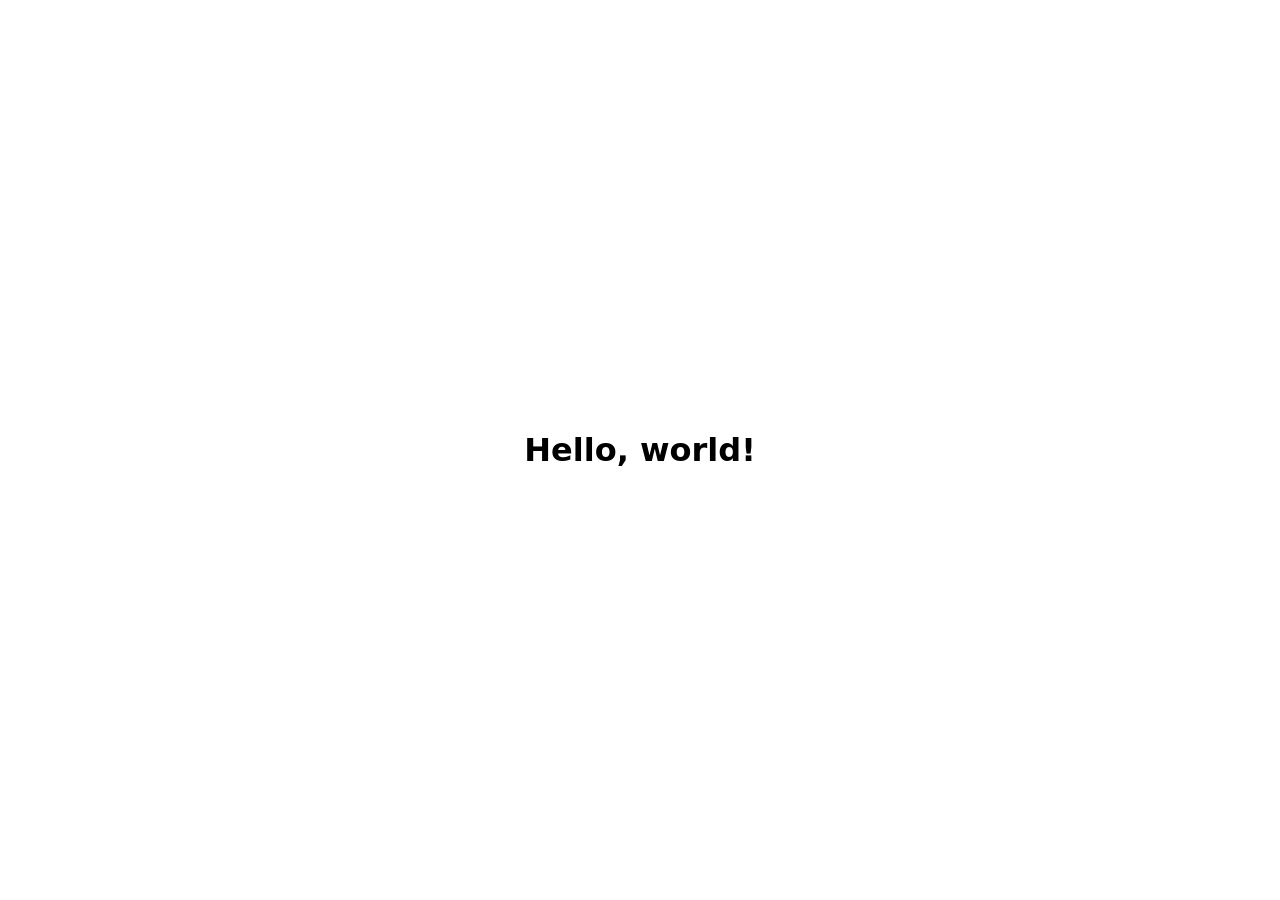
==== index.html @ 030e544f "Create index.html" ====
<!DOCTYPE html>
<html lang="en">
<head>
  <meta charset="utf-8">
  <meta name="viewport" content="width=device-width, initial-scale=1">
  <title>Hello World</title>
  <style>
    body {
      margin: 0;
      min-height: 100vh;
      display: grid;
      place-items: center;
      font-family: system-ui, sans-serif;
    }
  </style>
</head>
<body>
  <!-- Start building your site here -->
  <h1>Hello, world!</h1>
</body>
</html>
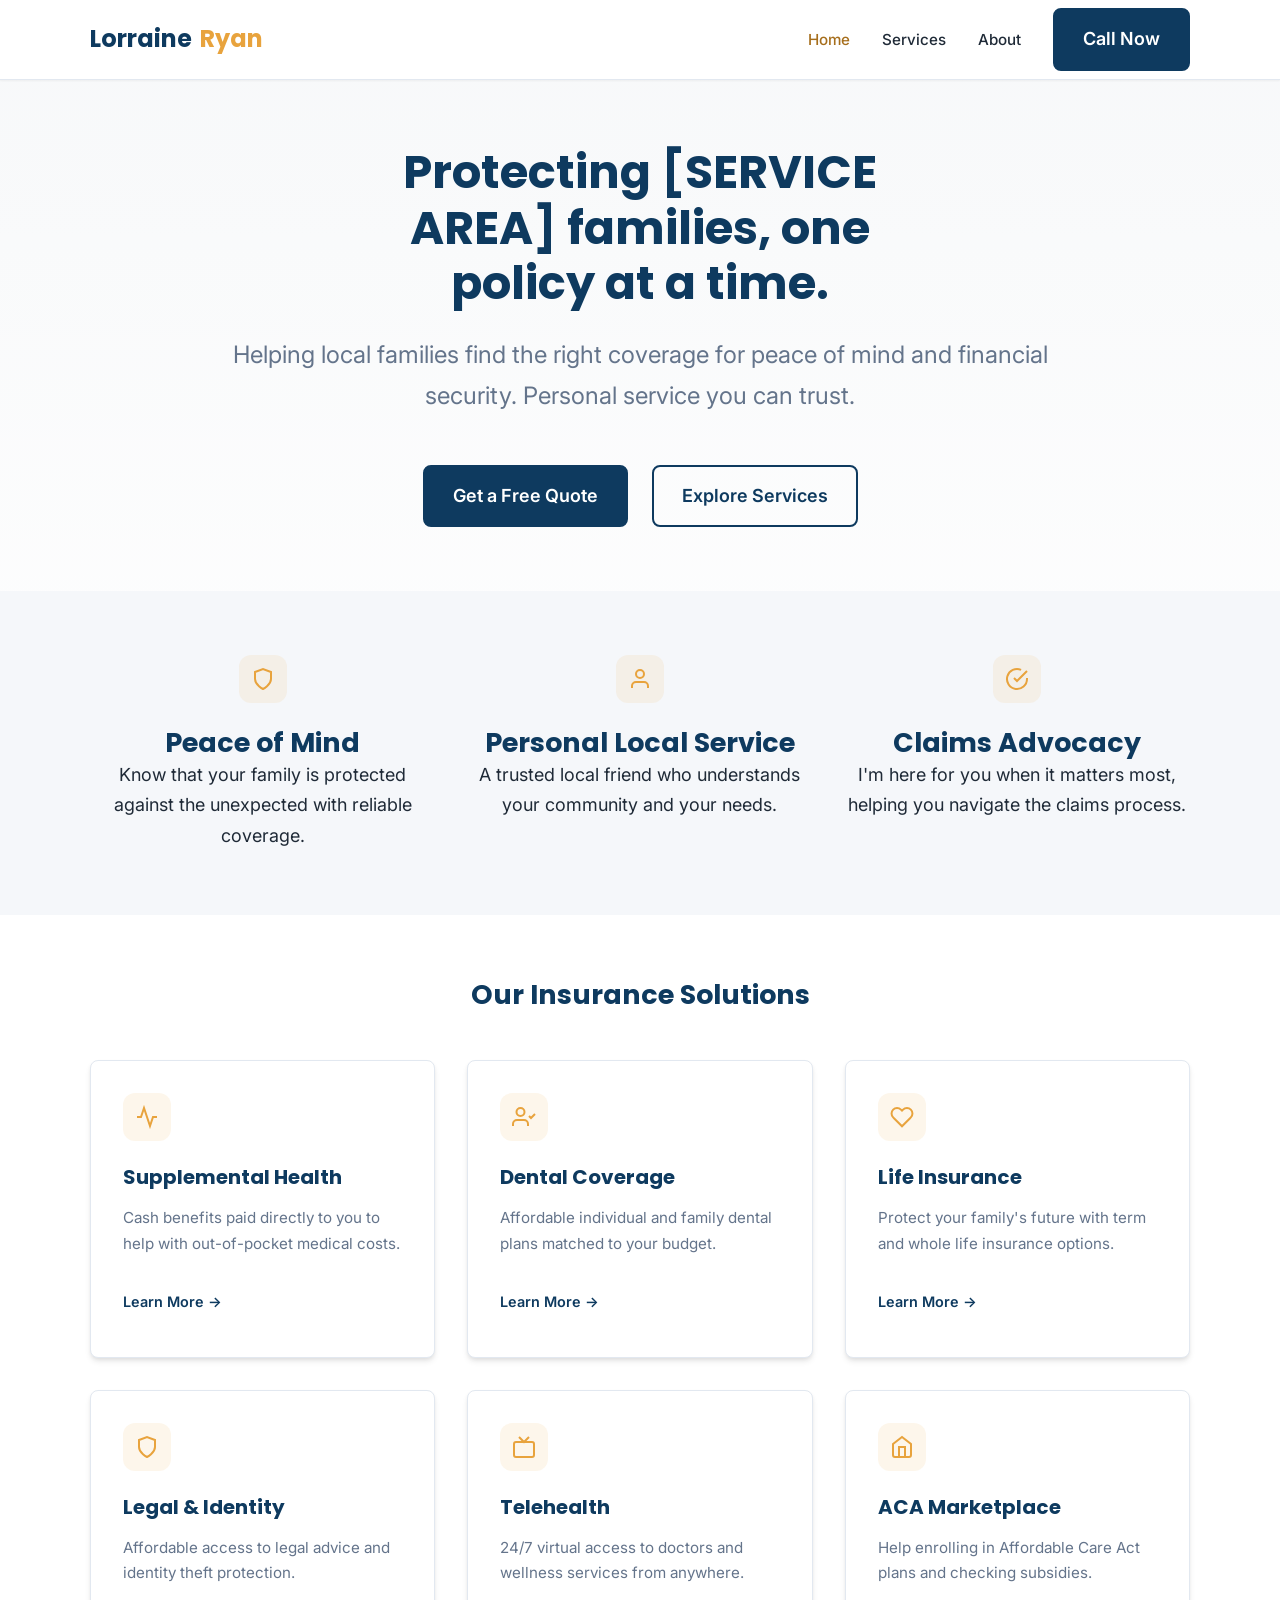
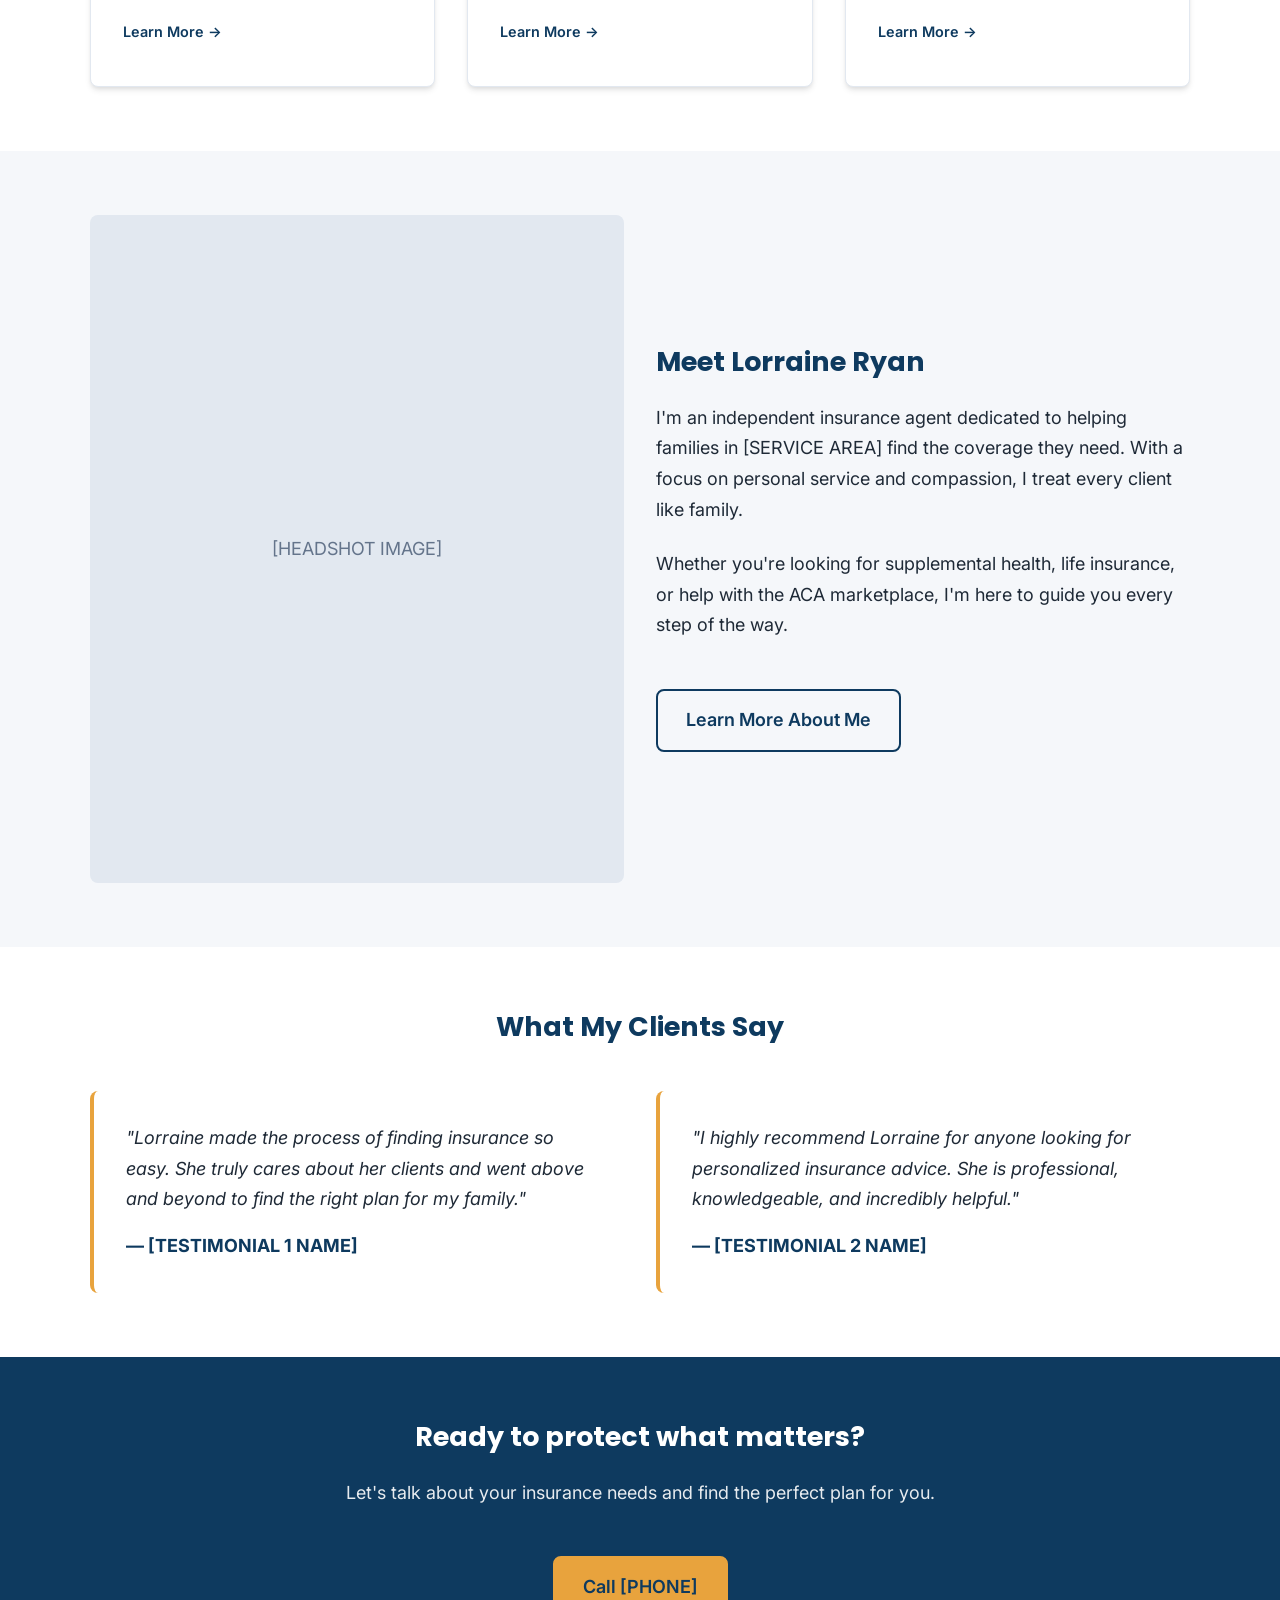
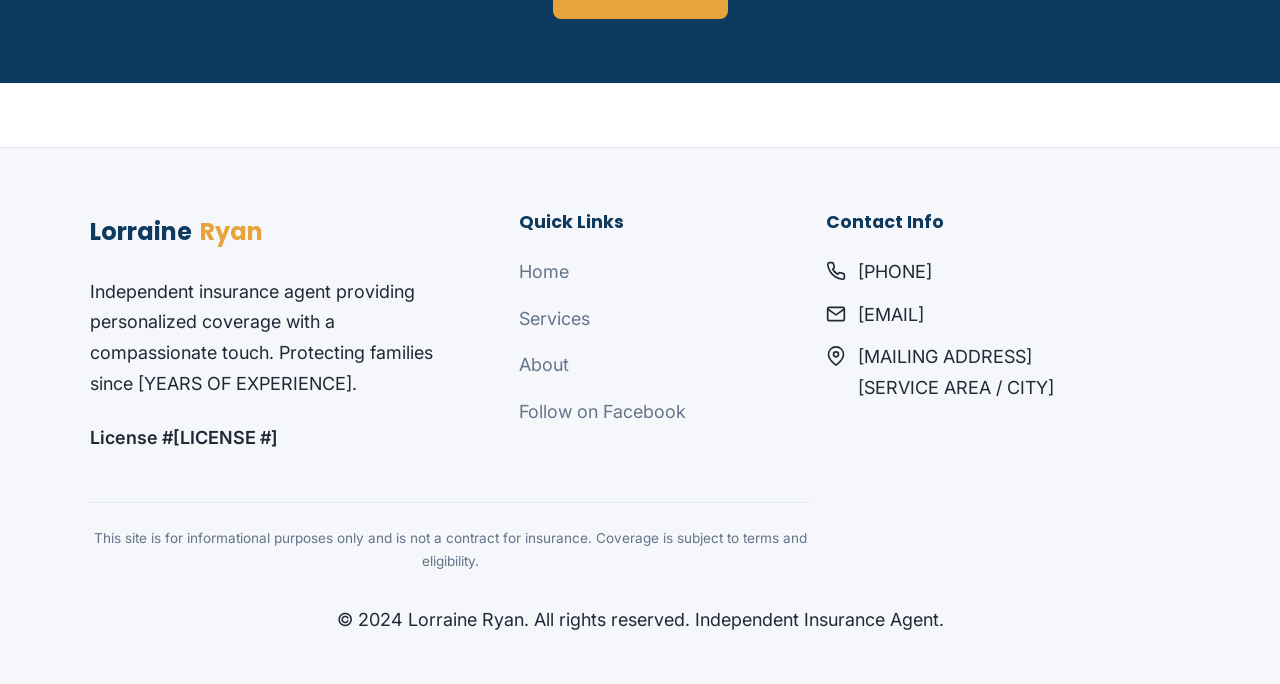
==== commit 87599d57: "Build Lorraine Ryan's 3-page insurance website - Implemented Home, Services, and About pages with se" ====
--- a/index.html
+++ b/index.html
@@ -3,19 +3,250 @@
 <head>
   <meta charset="utf-8">
   <meta name="viewport" content="width=device-width, initial-scale=1">
-  <title>Hello World</title>
-  <style>
-    body {
-      margin: 0;
-      min-height: 100vh;
-      display: grid;
-      place-items: center;
-      font-family: system-ui, sans-serif;
-    }
-  </style>
+  <title>Lorraine Ryan | Independent Insurance Agent | [SERVICE AREA]</title>
+  <meta name="description" content="Personalized insurance solutions for families in [SERVICE AREA]. Supplemental health, life, dental, and more with a personal touch.">
+  <link rel="stylesheet" href="styles.css">
+  <link rel="icon" href="data:image/svg+xml,%3Csvg%20xmlns='http://www.w3.org/2000/svg'%20viewBox='0%200%20100%20100'%3E%3Crect%20width='100'%20height='100'%20rx='20'%20fill='%230E3A5F'/%3E%3Ctext%20y='.9em'%20x='15'%20font-size='70'%20fill='%23E8A33D'%20font-family='serif'%3ELR%3C/text%3E%3C/svg%3E">
+  <script>
+    document.documentElement.classList.add('js-enabled');
+    document.addEventListener('DOMContentLoaded', () => {
+      const toggle = document.querySelector('.nav-toggle');
+      const menu = document.querySelector('.nav-menu');
+      if (toggle && menu) {
+        toggle.addEventListener('click', () => {
+          const isExpanded = toggle.getAttribute('aria-expanded') === 'true';
+          toggle.setAttribute('aria-expanded', !isExpanded);
+          menu.setAttribute('data-visible', !isExpanded);
+        });
+        document.addEventListener('keydown', (e) => {
+          if (e.key === 'Escape' && toggle.getAttribute('aria-expanded') === 'true') {
+            toggle.setAttribute('aria-expanded', 'false');
+            menu.setAttribute('data-visible', 'false');
+            toggle.focus();
+          }
+        });
+      }
+    });
+  </script>
 </head>
 <body>
-  <!-- Start building your site here -->
-  <h1>Hello, world!</h1>
+  <a href="#main" class="skip-link">Skip to main content</a>
+
+  <header>
+    <div class="container header-inner">
+      <a href="." class="wordmark" aria-label="Lorraine Ryan Home">
+        <span style="color: var(--navy)">Lorraine</span><span style="color: var(--gold)">Ryan</span>
+      </a>
+
+      <nav aria-label="Primary">
+        <button class="nav-toggle" aria-expanded="false" aria-controls="primary-nav">
+          <span class="sr-only">Menu</span>
+          <svg viewBox="0 0 24 24" width="24" height="24" fill="none" stroke="currentColor" stroke-width="2" aria-hidden="true">
+            <line x1="3" y1="12" x2="21" y2="12"></line>
+            <line x1="3" y1="6" x2="21" y2="6"></line>
+            <line x1="3" y1="18" x2="21" y2="18"></line>
+          </svg>
+        </button>
+        <div class="nav-menu" id="primary-nav">
+          <ul class="nav-list">
+            <li><a href="." class="nav-link" aria-current="page">Home</a></li>
+            <li><a href="services.html" class="nav-link">Services</a></li>
+            <li><a href="about.html" class="nav-link">About</a></li>
+            <li><a href="tel:[PHONE]" class="btn btn-sm">Call Now</a></li>
+          </ul>
+        </div>
+      </nav>
+    </div>
+  </header>
+
+  <main id="main" tabindex="-1">
+    <section class="hero">
+      <div class="container">
+        <h1>Protecting [SERVICE AREA] families, one policy at a time.</h1>
+        <p class="hero-text">Helping local families find the right coverage for peace of mind and financial security. Personal service you can trust.</p>
+        <div class="btn-group">
+          <a href="tel:[PHONE]" class="btn">Get a Free Quote</a>
+          <a href="services.html" class="btn btn-secondary">Explore Services</a>
+        </div>
+      </div>
+    </section>
+
+    <section class="section bg-soft">
+      <div class="container">
+        <h2 class="sr-only">Why Choose Lorraine Ryan</h2>
+        <div class="grid grid-3 text-center">
+          <div class="value-prop">
+            <div class="icon-box" style="margin-inline: auto;">
+              <svg viewBox="0 0 24 24" width="24" height="24" fill="none" stroke="currentColor" stroke-width="2"><path d="M12 22s8-4 8-10V5l-8-3-8 3v7c0 6 8 10 8 10z"></path></svg>
+            </div>
+            <h2>Peace of Mind</h2>
+            <p>Know that your family is protected against the unexpected with reliable coverage.</p>
+          </div>
+          <div class="value-prop">
+            <div class="icon-box" style="margin-inline: auto;">
+              <svg viewBox="0 0 24 24" width="24" height="24" fill="none" stroke="currentColor" stroke-width="2"><path d="M20 21v-2a4 4 0 0 0-4-4H8a4 4 0 0 0-4 4v2"></path><circle cx="12" cy="7" r="4"></circle></svg>
+            </div>
+            <h2>Personal Local Service</h2>
+            <p>A trusted local friend who understands your community and your needs.</p>
+          </div>
+          <div class="value-prop">
+            <div class="icon-box" style="margin-inline: auto;">
+              <svg viewBox="0 0 24 24" width="24" height="24" fill="none" stroke="currentColor" stroke-width="2"><path d="M22 11.08V12a10 10 0 1 1-5.93-9.14"></path><polyline points="22 4 12 14.01 9 11.01"></polyline></svg>
+            </div>
+            <h2>Claims Advocacy</h2>
+            <p>I'm here for you when it matters most, helping you navigate the claims process.</p>
+          </div>
+        </div>
+      </div>
+    </section>
+
+    <section class="section">
+      <div class="container">
+        <h2 class="text-center" style="margin-bottom: var(--space-xl)">Our Insurance Solutions</h2>
+        <div class="grid grid-3">
+          <!-- Service 1 -->
+          <article class="card">
+            <div class="icon-box">
+              <svg viewBox="0 0 24 24" width="24" height="24" fill="none" stroke="currentColor" stroke-width="2"><path d="M22 12h-4l-3 9L9 3l-3 9H2"></path></svg>
+            </div>
+            <h3>Supplemental Health</h3>
+            <p>Cash benefits paid directly to you to help with out-of-pocket medical costs.</p>
+            <a href="services.html#supplemental" class="card-link">Learn More</a>
+          </article>
+          <!-- Service 2 -->
+          <article class="card">
+            <div class="icon-box">
+              <svg viewBox="0 0 24 24" width="24" height="24" fill="none" stroke="currentColor" stroke-width="2"><path d="M16 21v-2a4 4 0 0 0-4-4H5a4 4 0 0 0-4 4v2"></path><circle cx="8.5" cy="7" r="4"></circle><polyline points="17 11 19 13 23 9"></polyline></svg>
+            </div>
+            <h3>Dental Coverage</h3>
+            <p>Affordable individual and family dental plans matched to your budget.</p>
+            <a href="services.html#dental" class="card-link">Learn More</a>
+          </article>
+          <!-- Service 3 -->
+          <article class="card">
+            <div class="icon-box">
+              <svg viewBox="0 0 24 24" width="24" height="24" fill="none" stroke="currentColor" stroke-width="2"><path d="M20.84 4.61a5.5 5.5 0 0 0-7.78 0L12 5.67l-1.06-1.06a5.5 5.5 0 0 0-7.78 7.78l1.06 1.06L12 21.23l7.78-7.78 1.06-1.06a5.5 5.5 0 0 0 0-7.78z"></path></svg>
+            </div>
+            <h3>Life Insurance</h3>
+            <p>Protect your family's future with term and whole life insurance options.</p>
+            <a href="services.html#life" class="card-link">Learn More</a>
+          </article>
+          <!-- Service 4 -->
+          <article class="card">
+            <div class="icon-box">
+              <svg viewBox="0 0 24 24" width="24" height="24" fill="none" stroke="currentColor" stroke-width="2"><path d="M12 22s8-4 8-10V5l-8-3-8 3v7c0 6 8 10 8 10z"></path></svg>
+            </div>
+            <h3>Legal & Identity</h3>
+            <p>Affordable access to legal advice and identity theft protection.</p>
+            <a href="services.html#legal" class="card-link">Learn More</a>
+          </article>
+          <!-- Service 5 -->
+          <article class="card">
+            <div class="icon-box">
+              <svg viewBox="0 0 24 24" width="24" height="24" fill="none" stroke="currentColor" stroke-width="2"><rect x="2" y="7" width="20" height="15" rx="2" ry="2"></rect><polyline points="17 2 12 7 7 2"></polyline></svg>
+            </div>
+            <h3>Telehealth</h3>
+            <p>24/7 virtual access to doctors and wellness services from anywhere.</p>
+            <a href="services.html#telehealth" class="card-link">Learn More</a>
+          </article>
+          <!-- Service 6 -->
+          <article class="card">
+            <div class="icon-box">
+              <svg viewBox="0 0 24 24" width="24" height="24" fill="none" stroke="currentColor" stroke-width="2"><path d="M3 9l9-7 9 7v11a2 2 0 0 1-2 2H5a2 2 0 0 1-2-2z"></path><polyline points="9 22 9 12 15 12 15 22"></polyline></svg>
+            </div>
+            <h3>ACA Marketplace</h3>
+            <p>Help enrolling in Affordable Care Act plans and checking subsidies.</p>
+            <a href="services.html#aca" class="card-link">Learn More</a>
+          </article>
+        </div>
+      </div>
+    </section>
+
+    <section class="section bg-soft">
+      <div class="container grid grid-2" style="align-items: center;">
+        <div>
+          <!-- Placeholder for headshot -->
+          <div style="background: #e2e8f0; aspect-ratio: 4/5; border-radius: var(--border-radius); display: flex; align-items: center; justify-content: center; color: var(--muted);">
+            [HEADSHOT IMAGE]
+          </div>
+        </div>
+        <div>
+          <h2>Meet Lorraine Ryan</h2>
+          <p style="margin-top: var(--space-md)">I'm an independent insurance agent dedicated to helping families in [SERVICE AREA] find the coverage they need. With a focus on personal service and compassion, I treat every client like family.</p>
+          <p style="margin-top: var(--space-md)">Whether you're looking for supplemental health, life insurance, or help with the ACA marketplace, I'm here to guide you every step of the way.</p>
+          <a href="about.html" class="btn btn-secondary mt-xl">Learn More About Me</a>
+        </div>
+      </div>
+    </section>
+
+    <section class="section">
+      <div class="container">
+        <h2 class="text-center" style="margin-bottom: var(--space-xl)">What My Clients Say</h2>
+        <div class="grid grid-2">
+          <blockquote class="testimonial">
+            <p>"Lorraine made the process of finding insurance so easy. She truly cares about her clients and went above and beyond to find the right plan for my family."</p>
+            <cite>— [TESTIMONIAL 1 NAME]</cite>
+          </blockquote>
+          <blockquote class="testimonial">
+            <p>"I highly recommend Lorraine for anyone looking for personalized insurance advice. She is professional, knowledgeable, and incredibly helpful."</p>
+            <cite>— [TESTIMONIAL 2 NAME]</cite>
+          </blockquote>
+        </div>
+      </div>
+    </section>
+
+    <section class="cta-band">
+      <div class="container">
+        <h2>Ready to protect what matters?</h2>
+        <p>Let's talk about your insurance needs and find the perfect plan for you.</p>
+        <a href="tel:[PHONE]" class="btn btn-accent">Call [PHONE]</a>
+      </div>
+    </section>
+  </main>
+
+  <footer>
+    <div class="container footer-inner">
+      <div>
+        <a href="." class="wordmark" style="margin-bottom: var(--space-md)">
+          <span style="color: var(--navy)">Lorraine</span><span style="color: var(--gold)">Ryan</span>
+        </a>
+        <p>Independent insurance agent providing personalized coverage with a compassionate touch. Protecting families since [YEARS OF EXPERIENCE].</p>
+        <p style="margin-top: var(--space-md); font-weight: 600;">License #[LICENSE #]</p>
+      </div>
+      <div>
+        <h2 class="footer-heading">Quick Links</h2>
+        <ul class="footer-links">
+          <li><a href=".">Home</a></li>
+          <li><a href="services.html">Services</a></li>
+          <li><a href="about.html">About</a></li>
+          <li><a href="[FACEBOOK URL]">Follow on Facebook</a></li>
+        </ul>
+      </div>
+      <div>
+        <h2 class="footer-heading">Contact Info</h2>
+        <div class="contact-info">
+          <a href="tel:[PHONE]" class="contact-item">
+            <svg viewBox="0 0 24 24" width="20" height="20" fill="none" stroke="currentColor" stroke-width="2"><path d="M22 16.92v3a2 2 0 0 1-2.18 2 19.79 19.79 0 0 1-8.63-3.07 19.5 19.5 0 0 1-6-6 19.79 19.79 0 0 1-3.07-8.67A2 2 0 0 1 4.11 2h3a2 2 0 0 1 2 1.72 12.84 12.84 0 0 0 .7 2.81 2 2 0 0 1-.45 2.11L8.09 9.91a16 16 0 0 0 6 6l1.27-1.27a2 2 0 0 1 2.11-.45 12.84 12.84 0 0 0 2.81.7A2 2 0 0 1 22 16.92z"></path></svg>
+            [PHONE]
+          </a>
+          <a href="mailto:[EMAIL]" class="contact-item">
+            <svg viewBox="0 0 24 24" width="20" height="20" fill="none" stroke="currentColor" stroke-width="2"><path d="M4 4h16c1.1 0 2 .9 2 2v12c0 1.1-.9 2-2 2H4c-1.1 0-2-.9-2-2V6c0-1.1.9-2 2-2z"></path><polyline points="22,6 12,13 2,6"></polyline></svg>
+            [EMAIL]
+          </a>
+          <div class="contact-item">
+            <svg viewBox="0 0 24 24" width="20" height="20" fill="none" stroke="currentColor" stroke-width="2"><path d="M21 10c0 7-9 13-9 13s-9-6-9-13a9 9 0 0 1 18 0z"></path><circle cx="12" cy="10" r="3"></circle></svg>
+            <span>[MAILING ADDRESS]<br>[SERVICE AREA / CITY]</span>
+          </div>
+        </div>
+      </div>
+    </div>
+    <div class="container text-center">
+      <p class="disclaimer">
+        This site is for informational purposes only and is not a contract for insurance. Coverage is subject to terms and eligibility.
+        <!-- Proudly affiliated with The Bullock Agency. -->
+      </p>
+      <p style="margin-top: var(--space-lg);">&copy; 2024 Lorraine Ryan. All rights reserved. Independent Insurance Agent.</p>
+    </div>
+  </footer>
 </body>
 </html>
--- a/styles.css
+++ b/styles.css
@@ -0,0 +1,520 @@
+@import url('https://fonts.googleapis.com/css2?family=Poppins:wght@600;700&family=Inter:wght@400;500&display=swap');
+
+:root {
+  /* Colors */
+  --navy: #0E3A5F;
+  --gold: #E8A33D;
+  --gold-dark: #A66E1C; /* Darker gold for AA contrast on light backgrounds */
+  --slate: #1F2A37;
+  --muted: #64748B;
+  --bg-soft: #F5F7FA;
+  --white: #FFFFFF;
+  --teal: #2E8B8B;
+
+  /* Semantic Mappings */
+  --bg-color: var(--white);
+  --text-color: var(--slate);
+  --text-muted: var(--muted);
+  --primary: var(--navy);
+  --primary-hover: #0a2a45;
+  --accent: var(--gold);
+  --border-color: #e2e8f0;
+  --surface: var(--white);
+  --shadow: 0 4px 6px -1px rgba(0, 0, 0, 0.1), 0 2px 4px -1px rgba(0, 0, 0, 0.06);
+  --focus-ring: 0 0 0 3px rgba(14, 58, 95, 0.3);
+
+  /* Spacing */
+  --space-xs: 0.5rem;
+  --space-sm: 1rem;
+  --space-md: 1.5rem;
+  --space-lg: 2rem;
+  --space-xl: 3rem;
+  --space-2xl: 4rem;
+
+  /* Typography */
+  --font-heading: 'Poppins', system-ui, -apple-system, sans-serif;
+  --font-body: 'Inter', system-ui, -apple-system, sans-serif;
+
+  --font-size-sm: clamp(0.875rem, 0.8rem + 0.375vw, 1rem);
+  --font-size-md: clamp(1rem, 0.95rem + 0.25vw, 1.125rem);
+  --font-size-lg: clamp(1.25rem, 1.1rem + 0.75vw, 1.5rem);
+  --font-size-xl: clamp(1.5rem, 1.3rem + 1vw, 2rem);
+  --font-size-2xl: clamp(2rem, 1.7rem + 1.5vw, 3.5rem);
+
+  --line-height: 1.7;
+  --border-radius: 0.5rem;
+
+  --container-max-width: 1100px;
+  --header-height: 5rem;
+}
+
+@media (prefers-color-scheme: dark) {
+  :root {
+    --bg-color: #0f172a;
+    --text-color: #f8fafc;
+    --text-muted: #94a3b8;
+    --border-color: #1e293b;
+    --surface: #1e293b;
+    --bg-soft: #1e293b;
+  }
+}
+
+/* Reset & Base */
+*, *::before, *::after {
+  box-sizing: border-box;
+}
+
+body, h1, h2, h3, h4, p, ul, figure, blockquote, dl, dd {
+  margin: 0;
+}
+
+html {
+  scroll-behavior: smooth;
+}
+
+body {
+  font-family: var(--font-body);
+  font-size: var(--font-size-md);
+  line-height: var(--line-height);
+  color: var(--text-color);
+  background-color: var(--bg-color);
+  min-height: 100vh;
+  display: flex;
+  flex-direction: column;
+  text-rendering: optimizeLegibility;
+  -webkit-font-smoothing: antialiased;
+}
+
+h1, h2, h3, h4 {
+  font-family: var(--font-heading);
+  line-height: 1.2;
+  color: var(--primary);
+}
+
+img, picture, svg {
+  max-width: 100%;
+  display: block;
+}
+
+/* Accessibility */
+.skip-link {
+  position: absolute;
+  top: -100px;
+  left: 0;
+  background: var(--primary);
+  color: white;
+  padding: var(--space-sm);
+  z-index: 100;
+  text-decoration: none;
+  border-radius: 0 0 var(--border-radius) 0;
+}
+
+.skip-link:focus {
+  top: 0;
+  outline: none;
+  box-shadow: var(--focus-ring);
+}
+
+:focus-visible {
+  outline: 2px solid var(--primary);
+  outline-offset: 4px;
+}
+
+@media (prefers-reduced-motion: reduce) {
+  html {
+    scroll-behavior: auto;
+  }
+
+  *, *::before, *::after {
+    animation-duration: 0.01ms !important;
+    animation-iteration-count: 1 !important;
+    transition-duration: 0.01ms !important;
+    scroll-behavior: auto !important;
+  }
+}
+
+/* Layout Components */
+.container {
+  width: 90%;
+  max-width: var(--container-max-width);
+  margin-inline: auto;
+}
+
+header {
+  height: var(--header-height);
+  border-bottom: 1px solid var(--border-color);
+  display: flex;
+  align-items: center;
+  position: sticky;
+  top: 0;
+  background: var(--bg-color);
+  z-index: 50;
+  box-shadow: 0 1px 2px rgba(0,0,0,0.05);
+}
+
+.header-inner {
+  display: flex;
+  justify-content: space-between;
+  align-items: center;
+  width: 100%;
+}
+
+.wordmark {
+  font-family: var(--font-heading);
+  font-size: var(--font-size-lg);
+  font-weight: 700;
+  text-decoration: none;
+  color: var(--primary);
+  display: flex;
+  align-items: center;
+  gap: 0.5rem;
+}
+
+/* Navigation */
+.nav-toggle {
+  display: none;
+  background: none;
+  border: none;
+  padding: var(--space-xs);
+  cursor: pointer;
+  color: var(--primary);
+}
+
+.nav-list {
+  display: flex;
+  gap: var(--space-lg);
+  list-style: none;
+  padding: 0;
+  align-items: center;
+}
+
+.nav-link {
+  text-decoration: none;
+  color: var(--text-color);
+  font-weight: 500;
+  transition: color 0.2s ease;
+  font-size: 0.95rem;
+}
+
+.nav-link:hover, .nav-link[aria-current="page"] {
+  color: var(--gold-dark);
+}
+
+@media (max-width: 850px) {
+  .js-enabled .nav-toggle {
+    display: block;
+    z-index: 60;
+  }
+
+  .js-enabled .nav-menu {
+    position: fixed;
+    top: 0;
+    right: 0;
+    bottom: 0;
+    left: 0;
+    background: var(--bg-color);
+    display: flex;
+    flex-direction: column;
+    align-items: center;
+    justify-content: center;
+    transform: translateX(100%);
+    visibility: hidden;
+    transition: transform 0.3s ease-in-out, visibility 0.3s;
+    z-index: 55;
+  }
+
+  .js-enabled .nav-menu[data-visible="true"] {
+    transform: translateX(0);
+    visibility: visible;
+  }
+
+  .nav-list {
+    flex-direction: column;
+    align-items: center;
+    gap: var(--space-xl);
+  }
+
+  .nav-link {
+    font-size: var(--font-size-xl);
+  }
+}
+
+main {
+  flex: 1;
+}
+
+footer {
+  padding: var(--space-2xl) 0 var(--space-xl);
+  border-top: 1px solid var(--border-color);
+  background: var(--bg-soft);
+  margin-top: var(--space-2xl);
+  color: var(--slate);
+}
+
+.footer-inner {
+  display: grid;
+  gap: var(--space-2xl);
+}
+
+@media (min-width: 768px) {
+  .footer-inner {
+    grid-template-columns: 1.5fr 1fr 1.5fr;
+  }
+}
+
+.footer-heading {
+  font-size: 1.1rem;
+  margin-bottom: var(--space-md);
+  color: var(--primary);
+}
+
+.footer-links {
+  list-style: none;
+  padding: 0;
+}
+
+.footer-links li {
+  margin-bottom: var(--space-sm);
+}
+
+.footer-links a {
+  text-decoration: none;
+  color: var(--text-muted);
+  transition: color 0.2s;
+}
+
+.footer-links a:hover {
+  color: var(--primary);
+}
+
+.disclaimer {
+  font-size: 0.85rem;
+  color: var(--muted);
+  max-width: 80ch;
+  margin-top: var(--space-xl);
+  border-top: 1px solid var(--border-color);
+  padding-top: var(--space-md);
+}
+
+/* Page Components */
+.section {
+  padding: var(--space-2xl) 0;
+}
+
+.bg-soft {
+  background-color: var(--bg-soft);
+}
+
+.hero {
+  padding: var(--space-2xl) 0;
+  text-align: center;
+  background: linear-gradient(rgba(14, 58, 95, 0.03), rgba(14, 58, 95, 0.01));
+}
+
+.hero h1 {
+  font-size: var(--font-size-2xl);
+  margin-bottom: var(--space-md);
+  max-width: 20ch;
+  margin-inline: auto;
+}
+
+.hero-text {
+  font-size: var(--font-size-lg);
+  color: var(--text-muted);
+  max-width: 55ch;
+  margin-inline: auto;
+  margin-bottom: var(--space-xl);
+}
+
+.btn-group {
+  display: flex;
+  gap: var(--space-md);
+  justify-content: center;
+  flex-wrap: wrap;
+}
+
+.btn {
+  display: inline-flex;
+  align-items: center;
+  justify-content: center;
+  background: var(--primary);
+  color: white;
+  padding: 0.875rem 1.75rem;
+  border-radius: var(--border-radius);
+  text-decoration: none;
+  font-weight: 600;
+  transition: all 0.2s ease;
+  border: 2px solid var(--primary);
+  cursor: pointer;
+  min-width: 44px;
+  min-height: 44px;
+}
+
+.btn:hover {
+  background: var(--primary-hover);
+  border-color: var(--primary-hover);
+  transform: translateY(-1px);
+}
+
+.btn-secondary {
+  background: transparent;
+  color: var(--primary);
+}
+
+.btn-secondary:hover {
+  background: rgba(14, 58, 95, 0.05);
+  border-color: var(--primary);
+  color: var(--primary);
+}
+
+.btn-accent {
+  background: var(--accent);
+  border-color: var(--accent);
+  color: var(--navy);
+}
+
+.btn-accent:hover {
+  background: #d9922e;
+  border-color: #d9922e;
+  color: var(--navy);
+}
+
+.grid {
+  display: grid;
+  gap: var(--space-lg);
+}
+
+@media (min-width: 768px) {
+  .grid-2 { grid-template-columns: repeat(2, 1fr); }
+  .grid-3 { grid-template-columns: repeat(3, 1fr); }
+}
+
+.card {
+  padding: var(--space-lg);
+  background: var(--surface);
+  border: 1px solid var(--border-color);
+  border-radius: var(--border-radius);
+  box-shadow: var(--shadow);
+  transition: transform 0.2s, box-shadow 0.2s;
+  display: flex;
+  flex-direction: column;
+}
+
+.card:hover {
+  transform: translateY(-4px);
+  box-shadow: 0 10px 15px -3px rgba(0, 0, 0, 0.1);
+}
+
+.card h3 {
+  margin-bottom: var(--space-sm);
+  font-size: 1.25rem;
+  color: var(--primary);
+}
+
+.card p {
+  color: var(--text-muted);
+  font-size: 0.95rem;
+  margin-bottom: var(--space-md);
+}
+
+.card-link {
+  margin-top: auto;
+  color: var(--primary);
+  text-decoration: none;
+  font-weight: 600;
+  font-size: 0.9rem;
+  display: inline-flex;
+  align-items: center;
+  gap: 0.25rem;
+  min-height: 44px;
+}
+
+.card-link::after {
+  content: '→';
+  transition: transform 0.2s;
+}
+
+.card-link:hover::after {
+  transform: translateX(4px);
+}
+
+.icon-box {
+  width: 48px;
+  height: 48px;
+  background: rgba(232, 163, 61, 0.1);
+  color: var(--accent);
+  border-radius: 12px;
+  display: flex;
+  align-items: center;
+  justify-content: center;
+  margin-bottom: var(--space-md);
+}
+
+/* Utils */
+.sr-only {
+  position: absolute;
+  width: 1px;
+  height: 1px;
+  padding: 0;
+  margin: -1px;
+  overflow: hidden;
+  clip: rect(0, 0, 0, 0);
+  white-space: nowrap;
+  border: 0;
+}
+
+.text-center { text-align: center; }
+.mt-xl { margin-top: var(--space-xl); }
+
+.contact-info {
+  display: flex;
+  flex-direction: column;
+  gap: 0.75rem;
+}
+
+.contact-item {
+  display: flex;
+  align-items: flex-start;
+  gap: 0.75rem;
+  text-decoration: none;
+  color: inherit;
+}
+
+.contact-item svg {
+  flex-shrink: 0;
+  margin-top: 0.25rem;
+}
+
+.cta-band {
+  background: var(--navy);
+  color: white;
+  padding: var(--space-2xl) 0;
+  text-align: center;
+}
+
+.cta-band h2 {
+  color: white;
+  margin-bottom: var(--space-md);
+}
+
+.cta-band p {
+  margin-bottom: var(--space-xl);
+  opacity: 0.9;
+}
+
+.testimonial {
+  font-style: italic;
+  position: relative;
+  padding: var(--space-lg);
+  background: var(--white);
+  border-radius: var(--border-radius);
+  border-left: 4px solid var(--accent);
+}
+
+.testimonial cite {
+  display: block;
+  font-style: normal;
+  font-weight: 700;
+  margin-top: var(--space-sm);
+  color: var(--primary);
+}
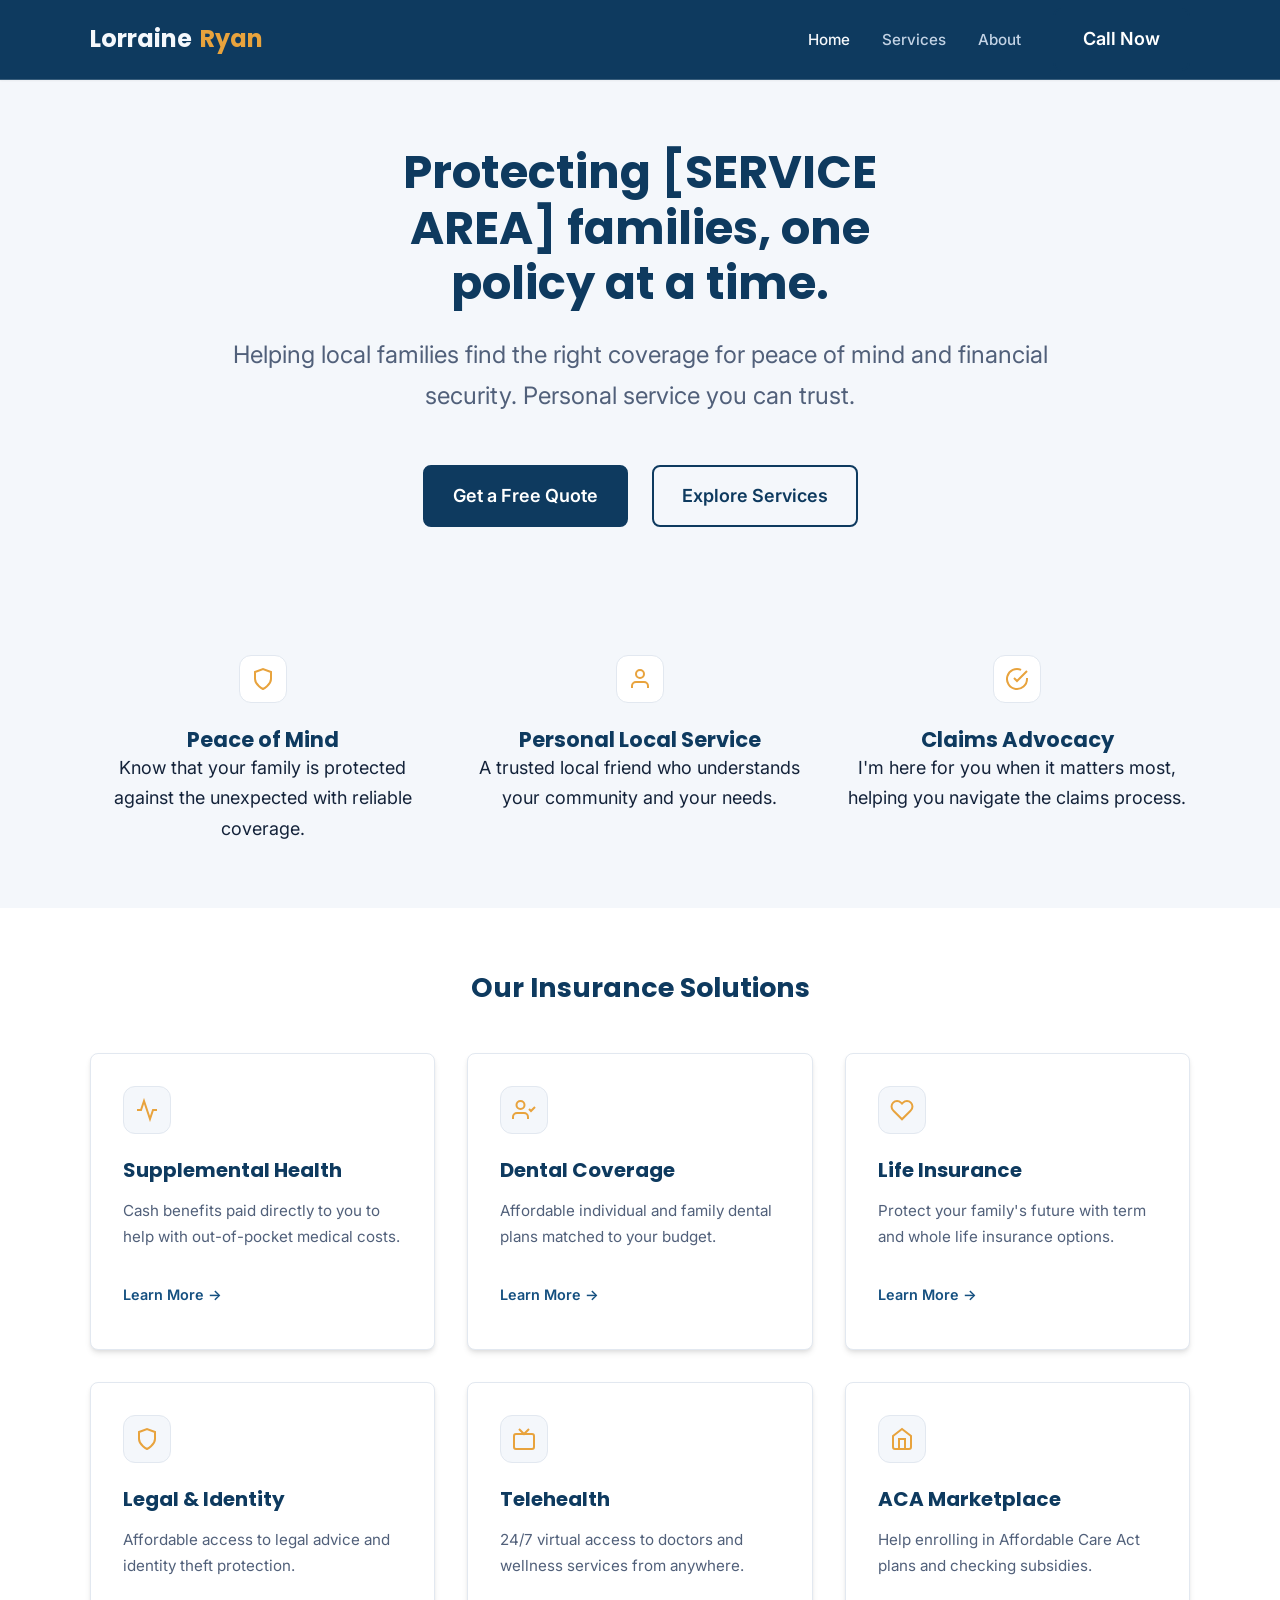
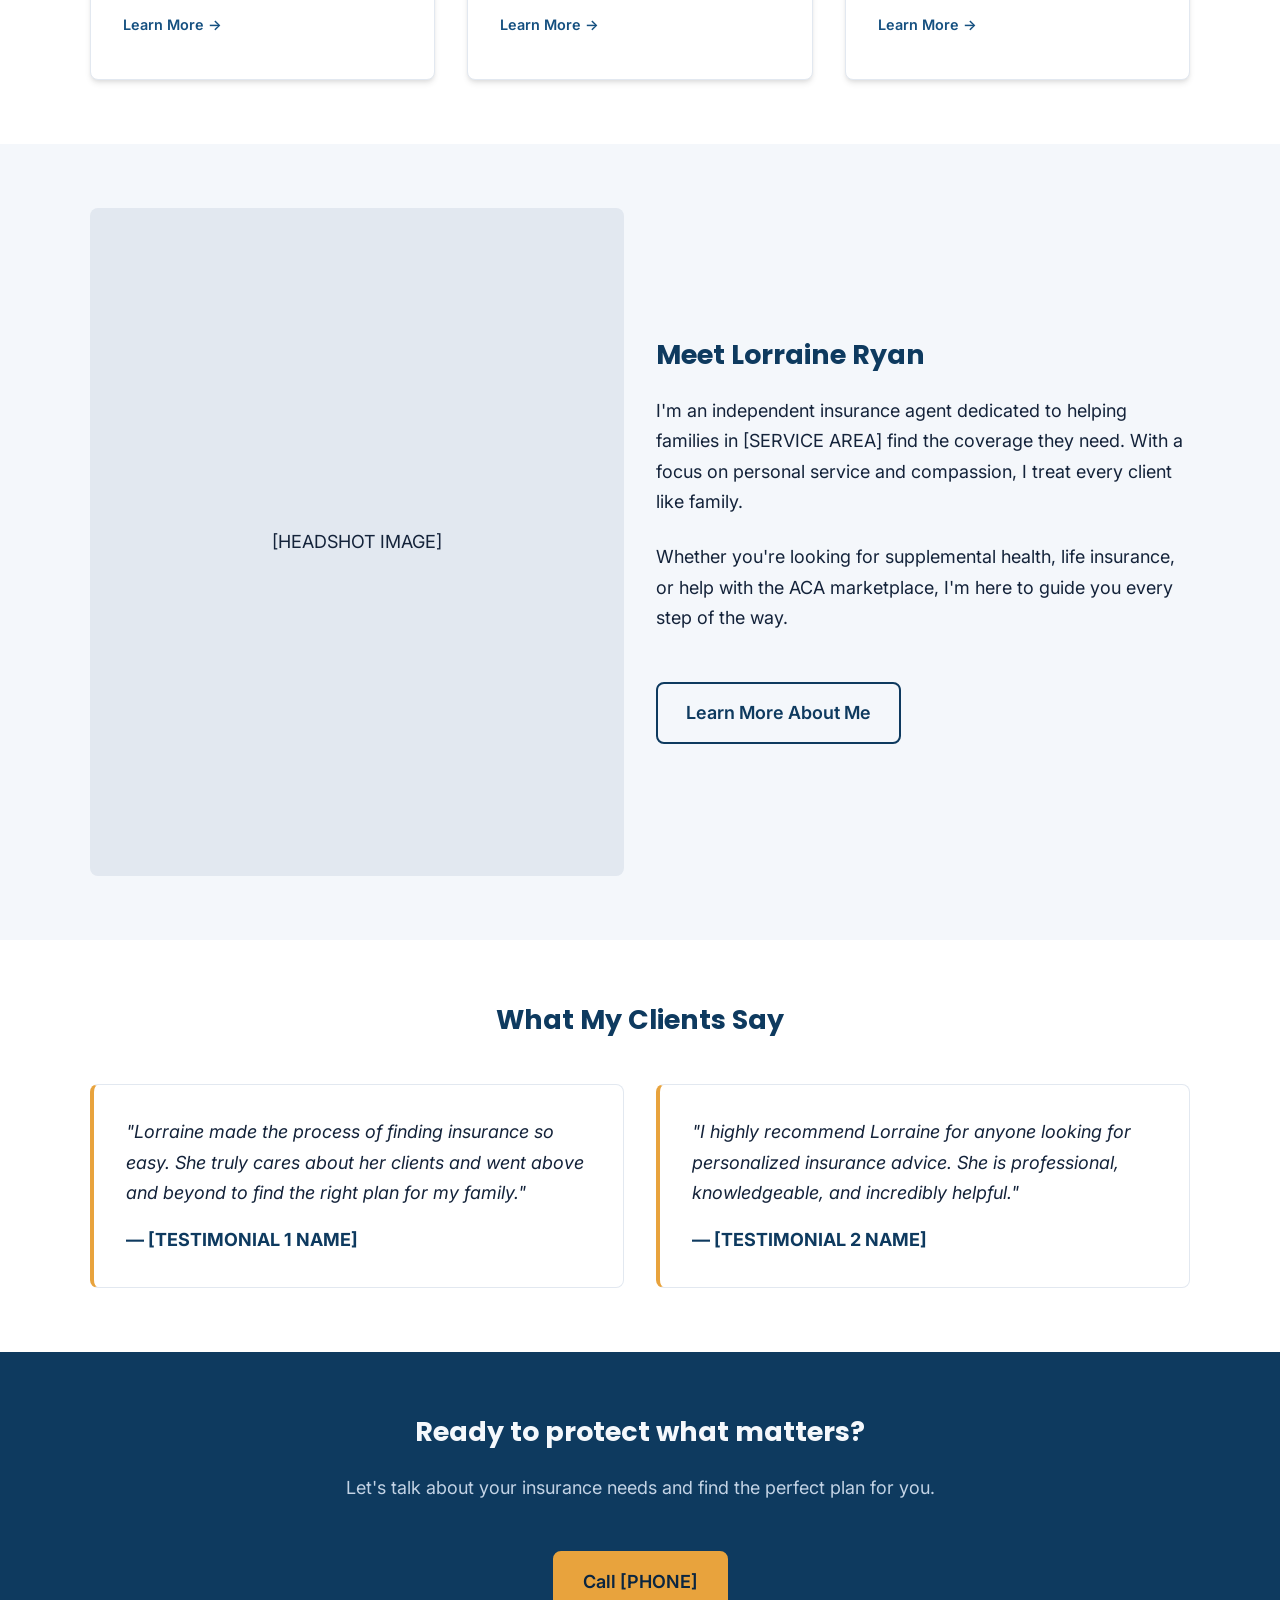
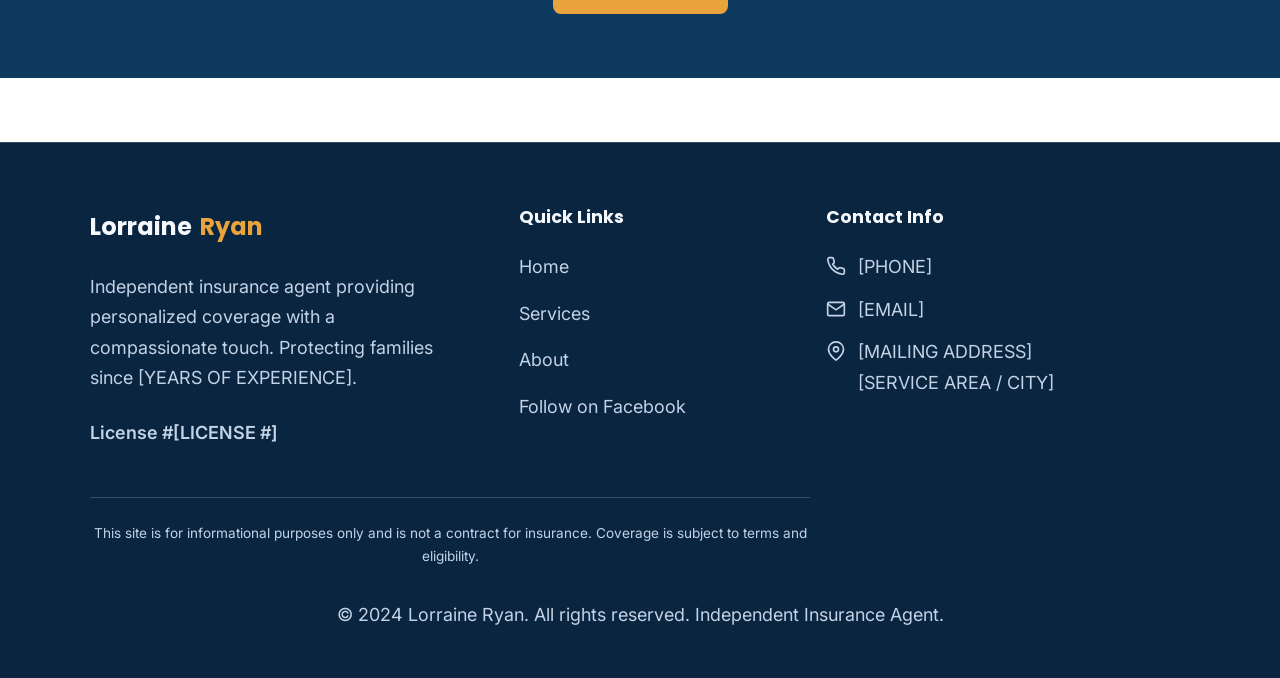
==== commit e3680797: "Revise Lorraine Ryan's site with accessible color system and improved readability Implemented a comp" ====
--- a/index.html
+++ b/index.html
@@ -35,7 +35,7 @@
   <header>
     <div class="container header-inner">
       <a href="." class="wordmark" aria-label="Lorraine Ryan Home">
-        <span style="color: var(--navy)">Lorraine</span><span style="color: var(--gold)">Ryan</span>
+        <span class="first-name">Lorraine</span><span class="last-name">Ryan</span>
       </a>
 
       <nav aria-label="Primary">
@@ -77,23 +77,23 @@
         <div class="grid grid-3 text-center">
           <div class="value-prop">
             <div class="icon-box" style="margin-inline: auto;">
-              <svg viewBox="0 0 24 24" width="24" height="24" fill="none" stroke="currentColor" stroke-width="2"><path d="M12 22s8-4 8-10V5l-8-3-8 3v7c0 6 8 10 8 10z"></path></svg>
-            </div>
-            <h2>Peace of Mind</h2>
+              <svg viewBox="0 0 24 24" width="24" height="24" fill="none" stroke="currentColor" stroke-width="2" aria-hidden="true"><path d="M12 22s8-4 8-10V5l-8-3-8 3v7c0 6 8 10 8 10z"></path></svg>
+            </div>
+            <h3>Peace of Mind</h3>
             <p>Know that your family is protected against the unexpected with reliable coverage.</p>
           </div>
           <div class="value-prop">
             <div class="icon-box" style="margin-inline: auto;">
-              <svg viewBox="0 0 24 24" width="24" height="24" fill="none" stroke="currentColor" stroke-width="2"><path d="M20 21v-2a4 4 0 0 0-4-4H8a4 4 0 0 0-4 4v2"></path><circle cx="12" cy="7" r="4"></circle></svg>
-            </div>
-            <h2>Personal Local Service</h2>
+              <svg viewBox="0 0 24 24" width="24" height="24" fill="none" stroke="currentColor" stroke-width="2" aria-hidden="true"><path d="M20 21v-2a4 4 0 0 0-4-4H8a4 4 0 0 0-4 4v2"></path><circle cx="12" cy="7" r="4"></circle></svg>
+            </div>
+            <h3>Personal Local Service</h3>
             <p>A trusted local friend who understands your community and your needs.</p>
           </div>
           <div class="value-prop">
             <div class="icon-box" style="margin-inline: auto;">
-              <svg viewBox="0 0 24 24" width="24" height="24" fill="none" stroke="currentColor" stroke-width="2"><path d="M22 11.08V12a10 10 0 1 1-5.93-9.14"></path><polyline points="22 4 12 14.01 9 11.01"></polyline></svg>
-            </div>
-            <h2>Claims Advocacy</h2>
+              <svg viewBox="0 0 24 24" width="24" height="24" fill="none" stroke="currentColor" stroke-width="2" aria-hidden="true"><path d="M22 11.08V12a10 10 0 1 1-5.93-9.14"></path><polyline points="22 4 12 14.01 9 11.01"></polyline></svg>
+            </div>
+            <h3>Claims Advocacy</h3>
             <p>I'm here for you when it matters most, helping you navigate the claims process.</p>
           </div>
         </div>
@@ -208,7 +208,7 @@
     <div class="container footer-inner">
       <div>
         <a href="." class="wordmark" style="margin-bottom: var(--space-md)">
-          <span style="color: var(--navy)">Lorraine</span><span style="color: var(--gold)">Ryan</span>
+          <span class="first-name">Lorraine</span><span class="last-name">Ryan</span>
         </a>
         <p>Independent insurance agent providing personalized coverage with a compassionate touch. Protecting families since [YEARS OF EXPERIENCE].</p>
         <p style="margin-top: var(--space-md); font-weight: 600;">License #[LICENSE #]</p>
--- a/styles.css
+++ b/styles.css
@@ -1,27 +1,58 @@
 @import url('https://fonts.googleapis.com/css2?family=Poppins:wght@600;700&family=Inter:wght@400;500&display=swap');
 
 :root {
-  /* Colors */
-  --navy: #0E3A5F;
-  --gold: #E8A33D;
-  --gold-dark: #A66E1C; /* Darker gold for AA contrast on light backgrounds */
-  --slate: #1F2A37;
-  --muted: #64748B;
-  --bg-soft: #F5F7FA;
-  --white: #FFFFFF;
-  --teal: #2E8B8B;
-
-  /* Semantic Mappings */
-  --bg-color: var(--white);
-  --text-color: var(--slate);
-  --text-muted: var(--muted);
-  --primary: var(--navy);
-  --primary-hover: #0a2a45;
-  --accent: var(--gold);
-  --border-color: #e2e8f0;
-  --surface: var(--white);
-  --shadow: 0 4px 6px -1px rgba(0, 0, 0, 0.1), 0 2px 4px -1px rgba(0, 0, 0, 0.06);
-  --focus-ring: 0 0 0 3px rgba(14, 58, 95, 0.3);
+  /* Brand — navy */
+  --navy-900: #0A2540;  /* darkest: footer */
+  --navy-800: #0E3A5F;  /* primary: header, headings on light, primary button, navy bands */
+  --navy-700: #155080;  /* hover / links on light */
+
+  /* Brand — gold accent */
+  --gold-500: #E8A33D;  /* accent: icons, underlines, eyebrows, highlighted words, high-emphasis CTA */
+  --gold-600: #C9851F;  /* gold hover */
+
+  /* Secondary accent (for dark surfaces) */
+  --sky-400: #7CC0F0;   /* links/highlights on navy, focus ring */
+
+  /* Optional health accent — use sparingly (e.g., benefit checkmarks) */
+  --teal-600: #2E7D6B;
+
+  /* Surfaces */
+  --surface: #FFFFFF;        /* default page background */
+  --surface-soft: #F4F7FB;   /* alternating sections, cards */
+  --surface-dark: #0E3A5F;   /* navy band */
+  --surface-darker: #0A2540; /* footer */
+
+  /* Borders / dividers */
+  --border: #E2E8F0;                 /* on light */
+  --border-dark: rgba(255, 255, 255, .18); /* on dark */
+
+  /* Text */
+  --ink: #14233A;          /* primary text on light  (15.8:1 on white) */
+  --ink-muted: #51607A;    /* secondary text on light (~6:1 on white) */
+  --on-dark: #F5F8FC;      /* primary text on dark   (11:1 on navy) */
+  --on-dark-muted: #C3D3E5;/* secondary text on dark (~6:1 on navy) */
+  --on-gold: #0A2540;      /* text on gold           (5.4:1) */
+
+  /* Links */
+  --link: #155080;         /* on light; hover --navy-900 */
+  --link-on-dark: #7CC0F0; /* on dark */
+
+  /* Buttons */
+  --btn-primary-bg: #0E3A5F;  --btn-primary-text: #FFFFFF; /* 11:1 */
+  --btn-accent-bg: #E8A33D;   --btn-accent-text: #0A2540;  /* 5.4:1 */
+
+  /* Focus */
+  --focus: #7CC0F0;
+
+  /* Approved text → background pairings:
+     - --ink on --surface / --surface-soft ✓
+     - --ink-muted on --surface / --surface-soft ✓ (secondary text only)
+     - --on-dark on --surface-dark / --surface-darker ✓
+     - --on-dark-muted on --surface-dark ✓ (secondary text only)
+     - --on-gold (navy) on --gold-500 ✓
+     - --gold-500 text/icons on --surface-dark ✓ (8.3:1 — use for accents on navy)
+     - --link on light; --link-on-dark on navy ✓
+  */
 
   /* Spacing */
   --space-xs: 0.5rem;
@@ -46,17 +77,16 @@
 
   --container-max-width: 1100px;
   --header-height: 5rem;
-}
-
-@media (prefers-color-scheme: dark) {
-  :root {
-    --bg-color: #0f172a;
-    --text-color: #f8fafc;
-    --text-muted: #94a3b8;
-    --border-color: #1e293b;
-    --surface: #1e293b;
-    --bg-soft: #1e293b;
-  }
+
+  /* Re-mapping old semantic variables to new palette for easier transition */
+  --bg-color: var(--surface);
+  --text-color: var(--ink);
+  --text-muted: var(--ink-muted);
+  --primary: var(--navy-800);
+  --accent: var(--gold-500);
+  --border-color: var(--border);
+  --shadow: 0 4px 6px -1px rgba(0, 0, 0, 0.1), 0 2px 4px -1px rgba(0, 0, 0, 0.06);
+  --focus-ring: 0 0 0 3px var(--focus);
 }
 
 /* Reset & Base */
@@ -76,8 +106,8 @@
   font-family: var(--font-body);
   font-size: var(--font-size-md);
   line-height: var(--line-height);
-  color: var(--text-color);
-  background-color: var(--bg-color);
+  color: var(--ink);
+  background-color: var(--surface);
   min-height: 100vh;
   display: flex;
   flex-direction: column;
@@ -88,7 +118,7 @@
 h1, h2, h3, h4 {
   font-family: var(--font-heading);
   line-height: 1.2;
-  color: var(--primary);
+  color: var(--navy-800);
 }
 
 img, picture, svg {
@@ -101,8 +131,8 @@
   position: absolute;
   top: -100px;
   left: 0;
-  background: var(--primary);
-  color: white;
+  background: var(--navy-800);
+  color: var(--on-dark);
   padding: var(--space-sm);
   z-index: 100;
   text-decoration: none;
@@ -142,12 +172,13 @@
 
 header {
   height: var(--header-height);
-  border-bottom: 1px solid var(--border-color);
+  border-bottom: 1px solid var(--border-dark);
   display: flex;
   align-items: center;
   position: sticky;
   top: 0;
-  background: var(--bg-color);
+  background: var(--surface-dark);
+  color: var(--on-dark);
   z-index: 50;
   box-shadow: 0 1px 2px rgba(0,0,0,0.05);
 }
@@ -164,11 +195,14 @@
   font-size: var(--font-size-lg);
   font-weight: 700;
   text-decoration: none;
-  color: var(--primary);
+  color: var(--on-dark);
   display: flex;
   align-items: center;
   gap: 0.5rem;
 }
+
+.wordmark .first-name { color: var(--on-dark); }
+.wordmark .last-name { color: var(--gold-500); }
 
 /* Navigation */
 .nav-toggle {
@@ -190,14 +224,14 @@
 
 .nav-link {
   text-decoration: none;
-  color: var(--text-color);
+  color: var(--on-dark-muted);
   font-weight: 500;
   transition: color 0.2s ease;
   font-size: 0.95rem;
 }
 
 .nav-link:hover, .nav-link[aria-current="page"] {
-  color: var(--gold-dark);
+  color: var(--on-dark);
 }
 
 @media (max-width: 850px) {
@@ -245,10 +279,10 @@
 
 footer {
   padding: var(--space-2xl) 0 var(--space-xl);
-  border-top: 1px solid var(--border-color);
-  background: var(--bg-soft);
+  border-top: 1px solid var(--border-dark);
+  background: var(--surface-darker);
   margin-top: var(--space-2xl);
-  color: var(--slate);
+  color: var(--on-dark-muted);
 }
 
 .footer-inner {
@@ -265,7 +299,7 @@
 .footer-heading {
   font-size: 1.1rem;
   margin-bottom: var(--space-md);
-  color: var(--primary);
+  color: var(--on-dark);
 }
 
 .footer-links {
@@ -279,20 +313,20 @@
 
 .footer-links a {
   text-decoration: none;
-  color: var(--text-muted);
+  color: var(--on-dark-muted);
   transition: color 0.2s;
 }
 
 .footer-links a:hover {
-  color: var(--primary);
+  color: var(--on-dark);
 }
 
 .disclaimer {
   font-size: 0.85rem;
-  color: var(--muted);
+  color: var(--on-dark-muted);
   max-width: 80ch;
   margin-top: var(--space-xl);
-  border-top: 1px solid var(--border-color);
+  border-top: 1px solid var(--border-dark);
   padding-top: var(--space-md);
 }
 
@@ -302,13 +336,13 @@
 }
 
 .bg-soft {
-  background-color: var(--bg-soft);
+  background-color: var(--surface-soft);
 }
 
 .hero {
   padding: var(--space-2xl) 0;
   text-align: center;
-  background: linear-gradient(rgba(14, 58, 95, 0.03), rgba(14, 58, 95, 0.01));
+  background: var(--surface-soft);
 }
 
 .hero h1 {
@@ -316,11 +350,12 @@
   margin-bottom: var(--space-md);
   max-width: 20ch;
   margin-inline: auto;
+  color: var(--navy-800);
 }
 
 .hero-text {
   font-size: var(--font-size-lg);
-  color: var(--text-muted);
+  color: var(--ink-muted);
   max-width: 55ch;
   margin-inline: auto;
   margin-bottom: var(--space-xl);
@@ -337,46 +372,70 @@
   display: inline-flex;
   align-items: center;
   justify-content: center;
-  background: var(--primary);
-  color: white;
+  background: var(--btn-primary-bg);
+  color: var(--btn-primary-text);
   padding: 0.875rem 1.75rem;
   border-radius: var(--border-radius);
   text-decoration: none;
   font-weight: 600;
   transition: all 0.2s ease;
-  border: 2px solid var(--primary);
+  border: 2px solid var(--btn-primary-bg);
   cursor: pointer;
   min-width: 44px;
   min-height: 44px;
 }
 
 .btn:hover {
-  background: var(--primary-hover);
-  border-color: var(--primary-hover);
+  background: var(--navy-700);
+  border-color: var(--navy-700);
   transform: translateY(-1px);
 }
 
 .btn-secondary {
   background: transparent;
-  color: var(--primary);
+  color: inherit; /* Use context color (e.g., --on-dark on navy) */
+  border-color: currentColor;
+}
+
+.bg-soft .btn-secondary,
+.section:not(.bg-soft):not(.cta-band) .btn-secondary {
+  color: var(--navy-800);
+  border-color: var(--navy-800);
+}
+
+.cta-band .btn-secondary {
+  color: var(--on-dark);
+  border-color: var(--sky-400);
+}
+
+.hero .btn-secondary {
+  color: var(--navy-800);
+  border-color: var(--navy-800);
 }
 
 .btn-secondary:hover {
   background: rgba(14, 58, 95, 0.05);
-  border-color: var(--primary);
-  color: var(--primary);
+  border-color: var(--navy-900);
+  color: var(--navy-900);
+}
+
+.cta-band .btn-secondary:hover,
+.hero .btn-secondary:hover {
+  background: rgba(255, 255, 255, 0.1);
+  border-color: var(--on-dark);
+  color: var(--on-dark);
 }
 
 .btn-accent {
-  background: var(--accent);
-  border-color: var(--accent);
-  color: var(--navy);
+  background: var(--btn-accent-bg);
+  border-color: var(--btn-accent-bg);
+  color: var(--btn-accent-text);
 }
 
 .btn-accent:hover {
-  background: #d9922e;
-  border-color: #d9922e;
-  color: var(--navy);
+  background: var(--gold-600);
+  border-color: var(--gold-600);
+  color: var(--btn-accent-text);
 }
 
 .grid {
@@ -392,7 +451,7 @@
 .card {
   padding: var(--space-lg);
   background: var(--surface);
-  border: 1px solid var(--border-color);
+  border: 1px solid var(--border);
   border-radius: var(--border-radius);
   box-shadow: var(--shadow);
   transition: transform 0.2s, box-shadow 0.2s;
@@ -408,18 +467,18 @@
 .card h3 {
   margin-bottom: var(--space-sm);
   font-size: 1.25rem;
-  color: var(--primary);
+  color: var(--navy-800);
 }
 
 .card p {
-  color: var(--text-muted);
+  color: var(--ink-muted);
   font-size: 0.95rem;
   margin-bottom: var(--space-md);
 }
 
 .card-link {
   margin-top: auto;
-  color: var(--primary);
+  color: var(--link);
   text-decoration: none;
   font-weight: 600;
   font-size: 0.9rem;
@@ -441,13 +500,25 @@
 .icon-box {
   width: 48px;
   height: 48px;
-  background: rgba(232, 163, 61, 0.1);
-  color: var(--accent);
+  background: var(--surface-soft);
+  color: var(--gold-500);
   border-radius: 12px;
   display: flex;
   align-items: center;
   justify-content: center;
   margin-bottom: var(--space-md);
+  border: 1px solid var(--border);
+}
+
+.bg-soft .icon-box {
+  background: var(--surface);
+}
+
+.cta-band .icon-box,
+.surface-dark .icon-box {
+  background: rgba(255, 255, 255, 0.1);
+  border-color: var(--border-dark);
+  color: var(--gold-500);
 }
 
 /* Utils */
@@ -486,29 +557,32 @@
 }
 
 .cta-band {
-  background: var(--navy);
-  color: white;
+  background: var(--surface-dark);
+  color: var(--on-dark);
   padding: var(--space-2xl) 0;
   text-align: center;
 }
 
 .cta-band h2 {
-  color: white;
+  color: var(--on-dark);
   margin-bottom: var(--space-md);
 }
 
 .cta-band p {
+  color: var(--on-dark-muted);
   margin-bottom: var(--space-xl);
-  opacity: 0.9;
 }
 
 .testimonial {
   font-style: italic;
   position: relative;
   padding: var(--space-lg);
-  background: var(--white);
+  background: var(--surface);
   border-radius: var(--border-radius);
-  border-left: 4px solid var(--accent);
+  border-left: 4px solid var(--gold-500);
+  border-top: 1px solid var(--border);
+  border-right: 1px solid var(--border);
+  border-bottom: 1px solid var(--border);
 }
 
 .testimonial cite {
@@ -516,5 +590,5 @@
   font-style: normal;
   font-weight: 700;
   margin-top: var(--space-sm);
-  color: var(--primary);
-}
+  color: var(--navy-800);
+}
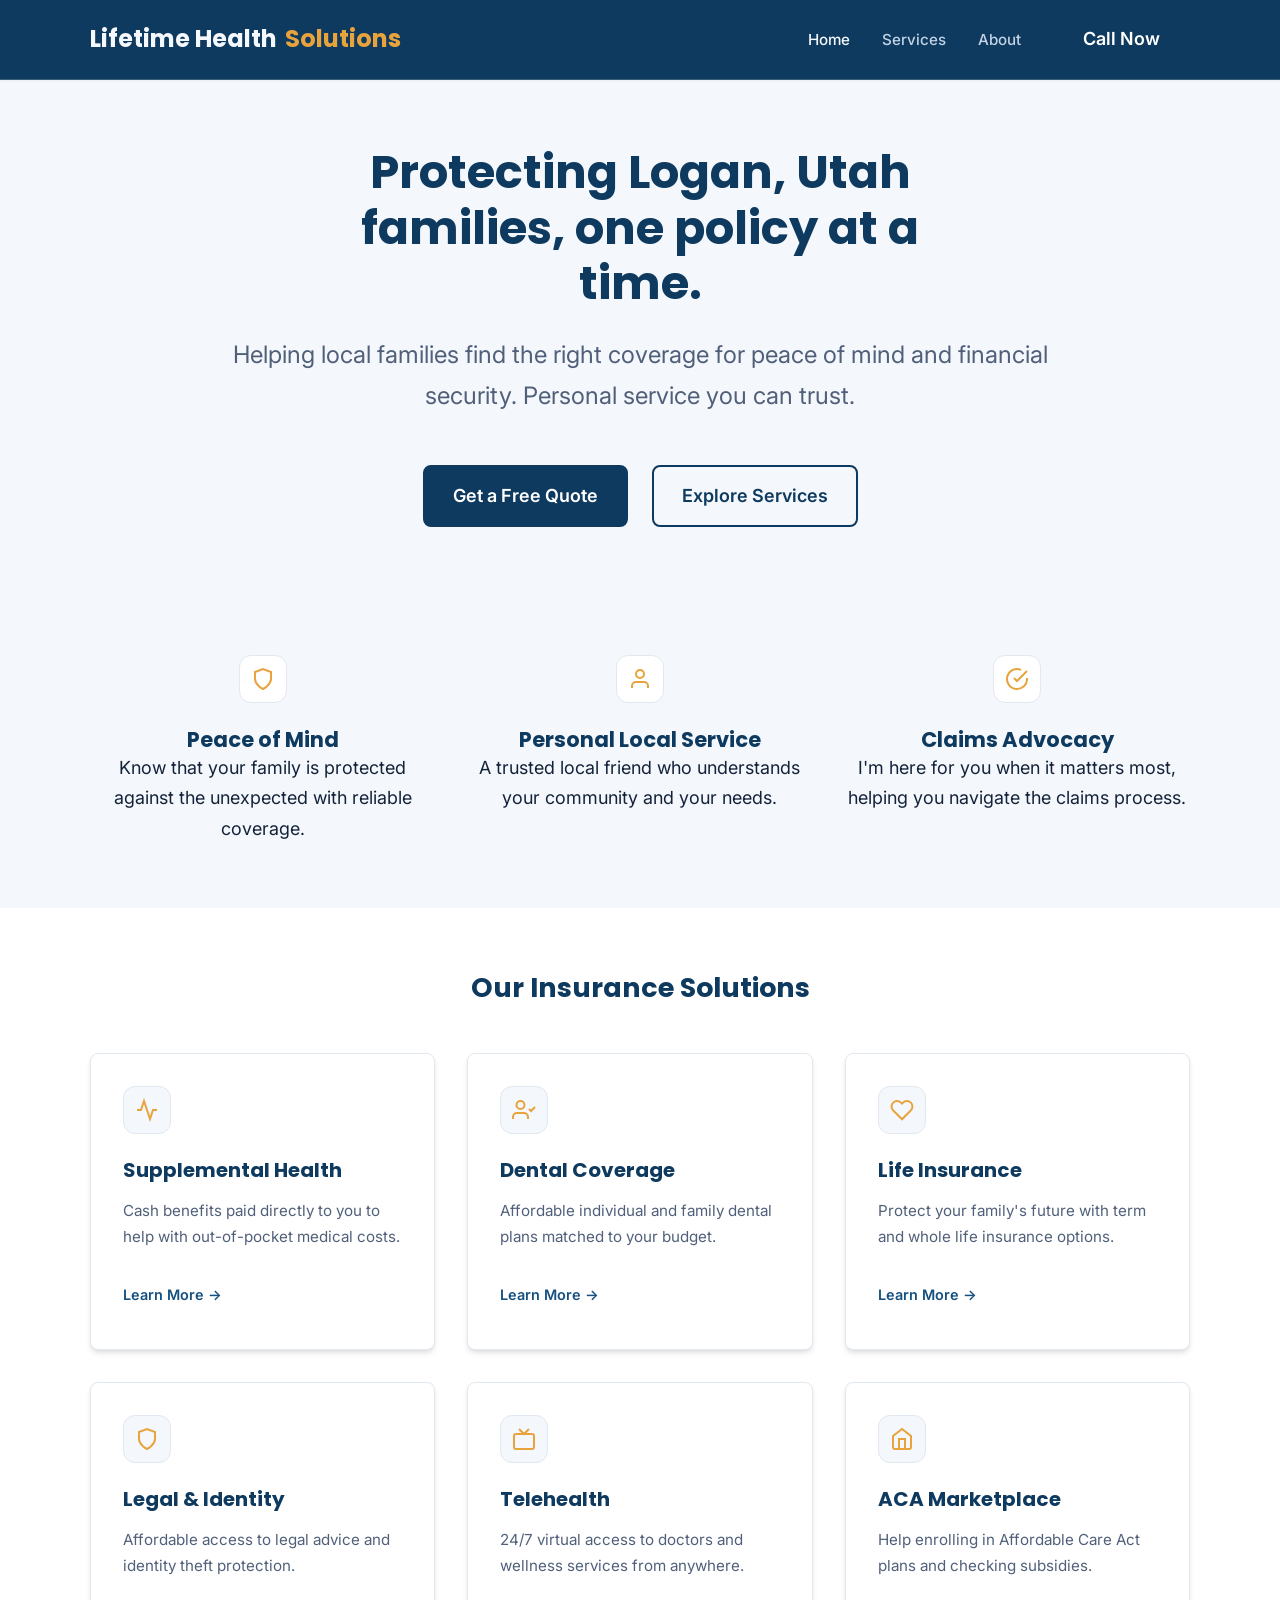
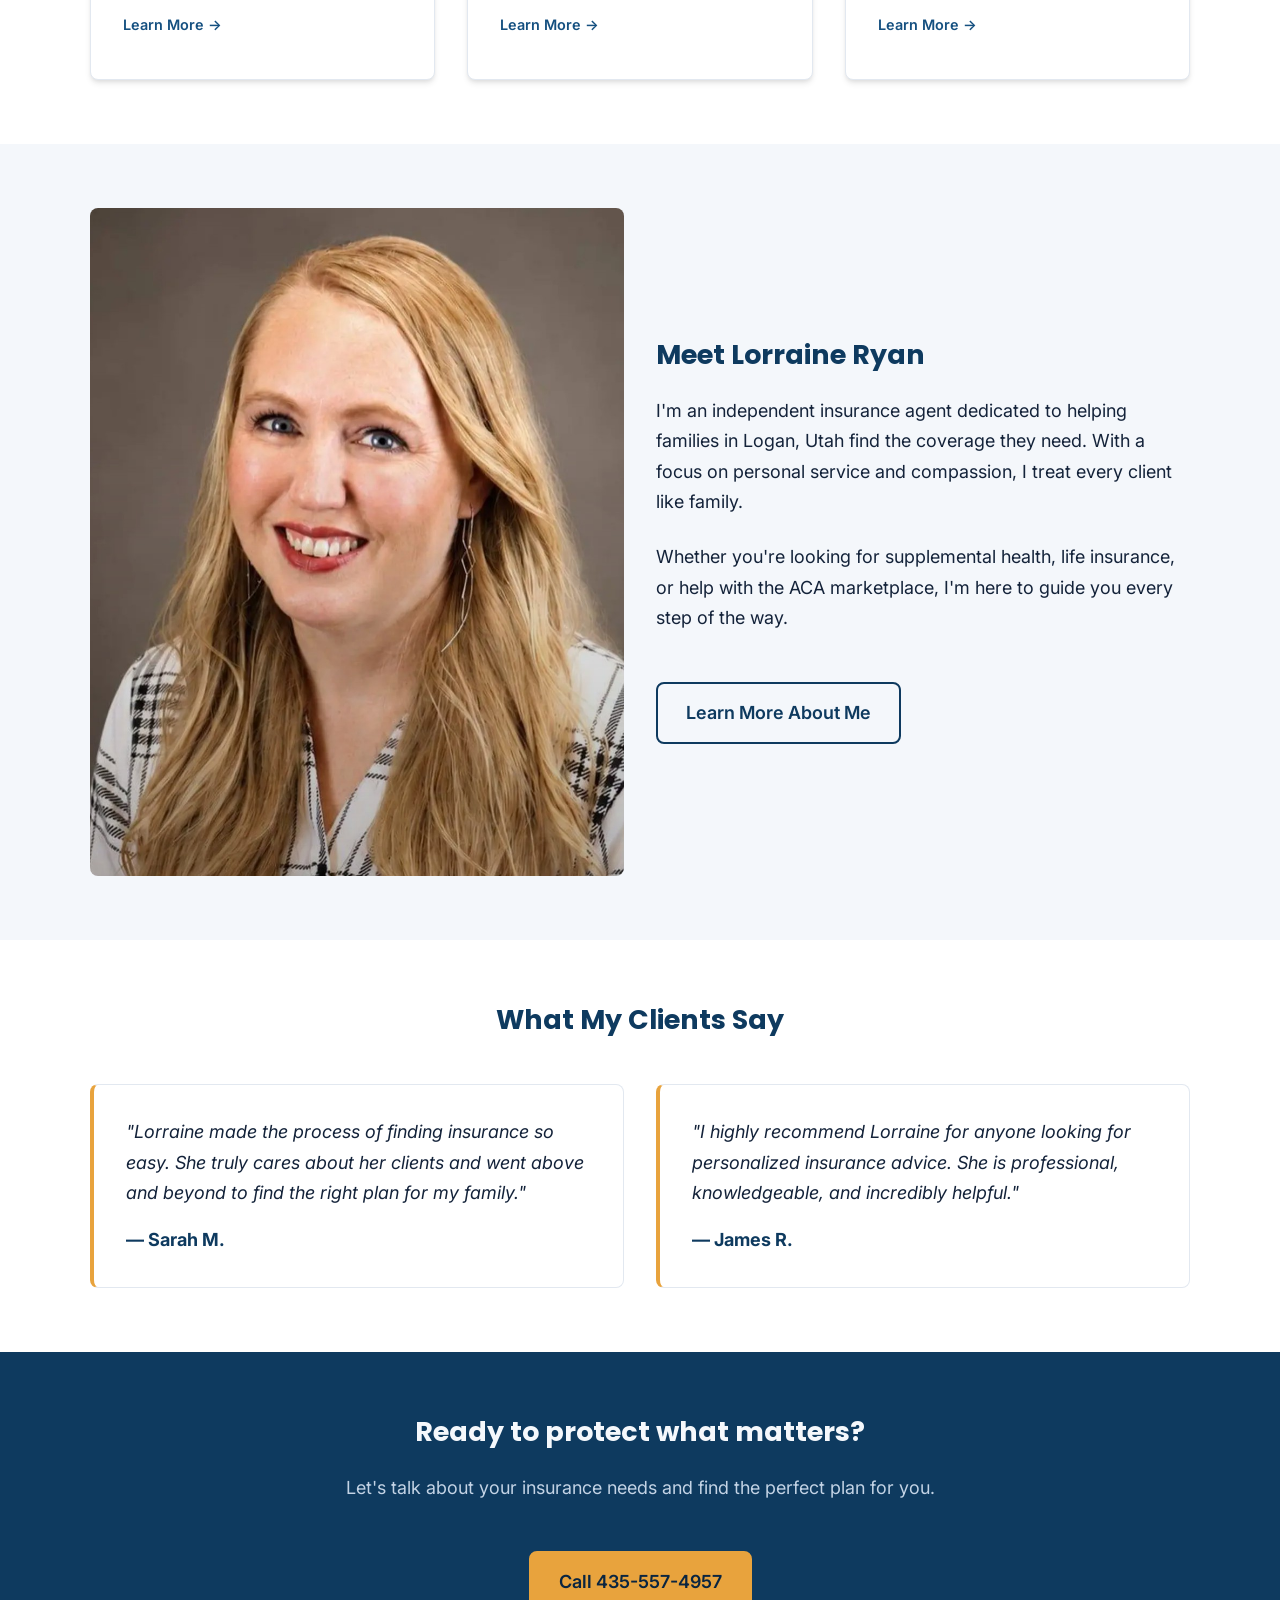
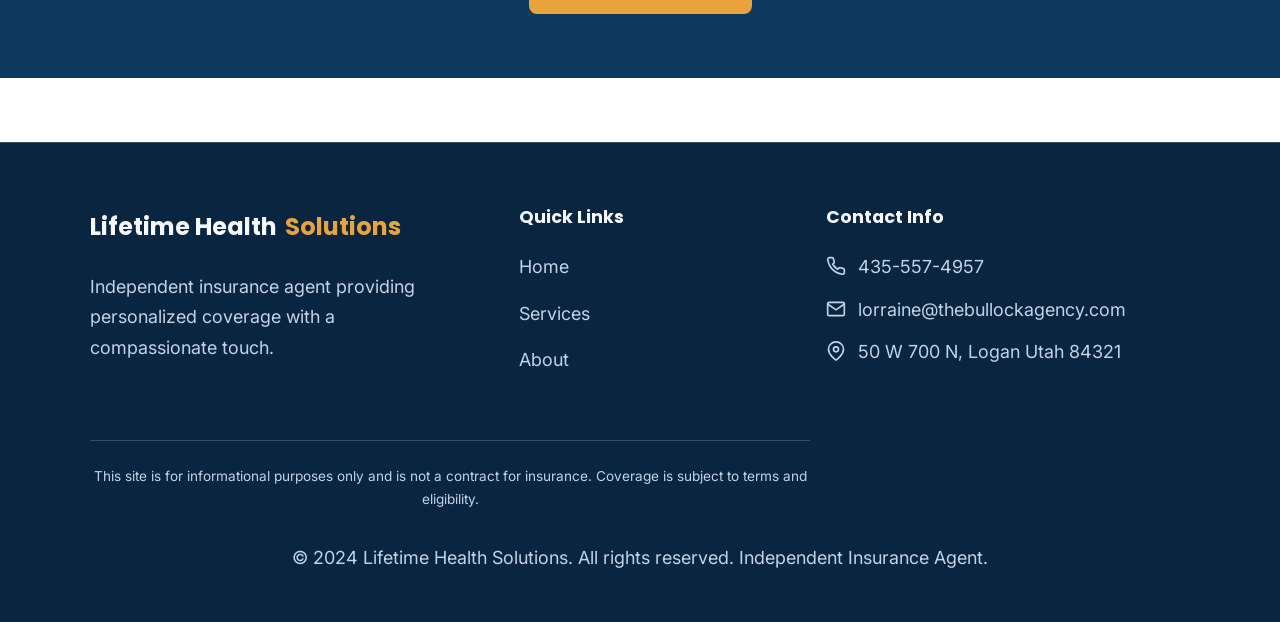
==== commit 16c6e38a: "Update branding to Lifetime Health Solutions and add profile content - Change business name to "Life" ====
--- a/index.html
+++ b/index.html
@@ -3,10 +3,10 @@
 <head>
   <meta charset="utf-8">
   <meta name="viewport" content="width=device-width, initial-scale=1">
-  <title>Lorraine Ryan | Independent Insurance Agent | [SERVICE AREA]</title>
-  <meta name="description" content="Personalized insurance solutions for families in [SERVICE AREA]. Supplemental health, life, dental, and more with a personal touch.">
+  <title>Lifetime Health Solutions | Independent Insurance Agent | Logan, Utah</title>
+  <meta name="description" content="Personalized insurance solutions for families in Logan, Utah. Supplemental health, life, dental, and more with a personal touch.">
   <link rel="stylesheet" href="styles.css">
-  <link rel="icon" href="data:image/svg+xml,%3Csvg%20xmlns='http://www.w3.org/2000/svg'%20viewBox='0%200%20100%20100'%3E%3Crect%20width='100'%20height='100'%20rx='20'%20fill='%230E3A5F'/%3E%3Ctext%20y='.9em'%20x='15'%20font-size='70'%20fill='%23E8A33D'%20font-family='serif'%3ELR%3C/text%3E%3C/svg%3E">
+  <link rel="icon" href="data:image/svg+xml,%3Csvg%20xmlns='http://www.w3.org/2000/svg'%20viewBox='0%200%20100%20100'%3E%3Crect%20width='100'%20height='100'%20rx='20'%20fill='%230E3A5F'/%3E%3Ctext%20y='.9em'%20x='15'%20font-size='70'%20fill='%23E8A33D'%20font-family='serif'%3ELH%3C/text%3E%3C/svg%3E">
   <script>
     document.documentElement.classList.add('js-enabled');
     document.addEventListener('DOMContentLoaded', () => {
@@ -34,8 +34,8 @@
 
   <header>
     <div class="container header-inner">
-      <a href="." class="wordmark" aria-label="Lorraine Ryan Home">
-        <span class="first-name">Lorraine</span><span class="last-name">Ryan</span>
+      <a href="." class="wordmark" aria-label="Lifetime Health Solutions Home">
+        <span class="first-name">Lifetime Health</span><span class="last-name">Solutions</span>
       </a>
 
       <nav aria-label="Primary">
@@ -52,7 +52,7 @@
             <li><a href="." class="nav-link" aria-current="page">Home</a></li>
             <li><a href="services.html" class="nav-link">Services</a></li>
             <li><a href="about.html" class="nav-link">About</a></li>
-            <li><a href="tel:[PHONE]" class="btn btn-sm">Call Now</a></li>
+            <li><a href="tel:435-557-4957" class="btn btn-sm">Call Now</a></li>
           </ul>
         </div>
       </nav>
@@ -62,10 +62,10 @@
   <main id="main" tabindex="-1">
     <section class="hero">
       <div class="container">
-        <h1>Protecting [SERVICE AREA] families, one policy at a time.</h1>
+        <h1>Protecting Logan, Utah families, one policy at a time.</h1>
         <p class="hero-text">Helping local families find the right coverage for peace of mind and financial security. Personal service you can trust.</p>
         <div class="btn-group">
-          <a href="tel:[PHONE]" class="btn">Get a Free Quote</a>
+          <a href="tel:435-557-4957" class="btn">Get a Free Quote</a>
           <a href="services.html" class="btn btn-secondary">Explore Services</a>
         </div>
       </div>
@@ -73,7 +73,7 @@
 
     <section class="section bg-soft">
       <div class="container">
-        <h2 class="sr-only">Why Choose Lorraine Ryan</h2>
+        <h2 class="sr-only">Why Choose Lifetime Health Solutions</h2>
         <div class="grid grid-3 text-center">
           <div class="value-prop">
             <div class="icon-box" style="margin-inline: auto;">
@@ -165,14 +165,11 @@
     <section class="section bg-soft">
       <div class="container grid grid-2" style="align-items: center;">
         <div>
-          <!-- Placeholder for headshot -->
-          <div style="background: #e2e8f0; aspect-ratio: 4/5; border-radius: var(--border-radius); display: flex; align-items: center; justify-content: center; color: var(--muted);">
-            [HEADSHOT IMAGE]
-          </div>
+          <img src="assets/images/lorraine-ryan.png" alt="Lorraine Ryan" class="headshot">
         </div>
         <div>
           <h2>Meet Lorraine Ryan</h2>
-          <p style="margin-top: var(--space-md)">I'm an independent insurance agent dedicated to helping families in [SERVICE AREA] find the coverage they need. With a focus on personal service and compassion, I treat every client like family.</p>
+          <p style="margin-top: var(--space-md)">I'm an independent insurance agent dedicated to helping families in Logan, Utah find the coverage they need. With a focus on personal service and compassion, I treat every client like family.</p>
           <p style="margin-top: var(--space-md)">Whether you're looking for supplemental health, life insurance, or help with the ACA marketplace, I'm here to guide you every step of the way.</p>
           <a href="about.html" class="btn btn-secondary mt-xl">Learn More About Me</a>
         </div>
@@ -185,11 +182,11 @@
         <div class="grid grid-2">
           <blockquote class="testimonial">
             <p>"Lorraine made the process of finding insurance so easy. She truly cares about her clients and went above and beyond to find the right plan for my family."</p>
-            <cite>— [TESTIMONIAL 1 NAME]</cite>
+            <cite>— Sarah M.</cite>
           </blockquote>
           <blockquote class="testimonial">
             <p>"I highly recommend Lorraine for anyone looking for personalized insurance advice. She is professional, knowledgeable, and incredibly helpful."</p>
-            <cite>— [TESTIMONIAL 2 NAME]</cite>
+            <cite>— James R.</cite>
           </blockquote>
         </div>
       </div>
@@ -199,7 +196,7 @@
       <div class="container">
         <h2>Ready to protect what matters?</h2>
         <p>Let's talk about your insurance needs and find the perfect plan for you.</p>
-        <a href="tel:[PHONE]" class="btn btn-accent">Call [PHONE]</a>
+        <a href="tel:435-557-4957" class="btn btn-accent">Call 435-557-4957</a>
       </div>
     </section>
   </main>
@@ -208,10 +205,9 @@
     <div class="container footer-inner">
       <div>
         <a href="." class="wordmark" style="margin-bottom: var(--space-md)">
-          <span class="first-name">Lorraine</span><span class="last-name">Ryan</span>
+          <span class="first-name">Lifetime Health</span><span class="last-name">Solutions</span>
         </a>
-        <p>Independent insurance agent providing personalized coverage with a compassionate touch. Protecting families since [YEARS OF EXPERIENCE].</p>
-        <p style="margin-top: var(--space-md); font-weight: 600;">License #[LICENSE #]</p>
+        <p>Independent insurance agent providing personalized coverage with a compassionate touch.</p>
       </div>
       <div>
         <h2 class="footer-heading">Quick Links</h2>
@@ -219,23 +215,22 @@
           <li><a href=".">Home</a></li>
           <li><a href="services.html">Services</a></li>
           <li><a href="about.html">About</a></li>
-          <li><a href="[FACEBOOK URL]">Follow on Facebook</a></li>
         </ul>
       </div>
       <div>
         <h2 class="footer-heading">Contact Info</h2>
         <div class="contact-info">
-          <a href="tel:[PHONE]" class="contact-item">
+          <a href="tel:435-557-4957" class="contact-item">
             <svg viewBox="0 0 24 24" width="20" height="20" fill="none" stroke="currentColor" stroke-width="2"><path d="M22 16.92v3a2 2 0 0 1-2.18 2 19.79 19.79 0 0 1-8.63-3.07 19.5 19.5 0 0 1-6-6 19.79 19.79 0 0 1-3.07-8.67A2 2 0 0 1 4.11 2h3a2 2 0 0 1 2 1.72 12.84 12.84 0 0 0 .7 2.81 2 2 0 0 1-.45 2.11L8.09 9.91a16 16 0 0 0 6 6l1.27-1.27a2 2 0 0 1 2.11-.45 12.84 12.84 0 0 0 2.81.7A2 2 0 0 1 22 16.92z"></path></svg>
-            [PHONE]
+            435-557-4957
           </a>
-          <a href="mailto:[EMAIL]" class="contact-item">
+          <a href="mailto:lorraine@thebullockagency.com" class="contact-item">
             <svg viewBox="0 0 24 24" width="20" height="20" fill="none" stroke="currentColor" stroke-width="2"><path d="M4 4h16c1.1 0 2 .9 2 2v12c0 1.1-.9 2-2 2H4c-1.1 0-2-.9-2-2V6c0-1.1.9-2 2-2z"></path><polyline points="22,6 12,13 2,6"></polyline></svg>
-            [EMAIL]
+            lorraine@thebullockagency.com
           </a>
           <div class="contact-item">
             <svg viewBox="0 0 24 24" width="20" height="20" fill="none" stroke="currentColor" stroke-width="2"><path d="M21 10c0 7-9 13-9 13s-9-6-9-13a9 9 0 0 1 18 0z"></path><circle cx="12" cy="10" r="3"></circle></svg>
-            <span>[MAILING ADDRESS]<br>[SERVICE AREA / CITY]</span>
+            <span>50 W 700 N, Logan Utah 84321</span>
           </div>
         </div>
       </div>
@@ -245,7 +240,7 @@
         This site is for informational purposes only and is not a contract for insurance. Coverage is subject to terms and eligibility.
         <!-- Proudly affiliated with The Bullock Agency. -->
       </p>
-      <p style="margin-top: var(--space-lg);">&copy; 2024 Lorraine Ryan. All rights reserved. Independent Insurance Agent.</p>
+      <p style="margin-top: var(--space-lg);">&copy; 2024 Lifetime Health Solutions. All rights reserved. Independent Insurance Agent.</p>
     </div>
   </footer>
 </body>
--- a/styles.css
+++ b/styles.css
@@ -124,6 +124,14 @@
 img, picture, svg {
   max-width: 100%;
   display: block;
+}
+
+.headshot {
+  width: 100%;
+  height: auto;
+  aspect-ratio: 4/5;
+  object-fit: cover;
+  border-radius: var(--border-radius);
 }
 
 /* Accessibility */
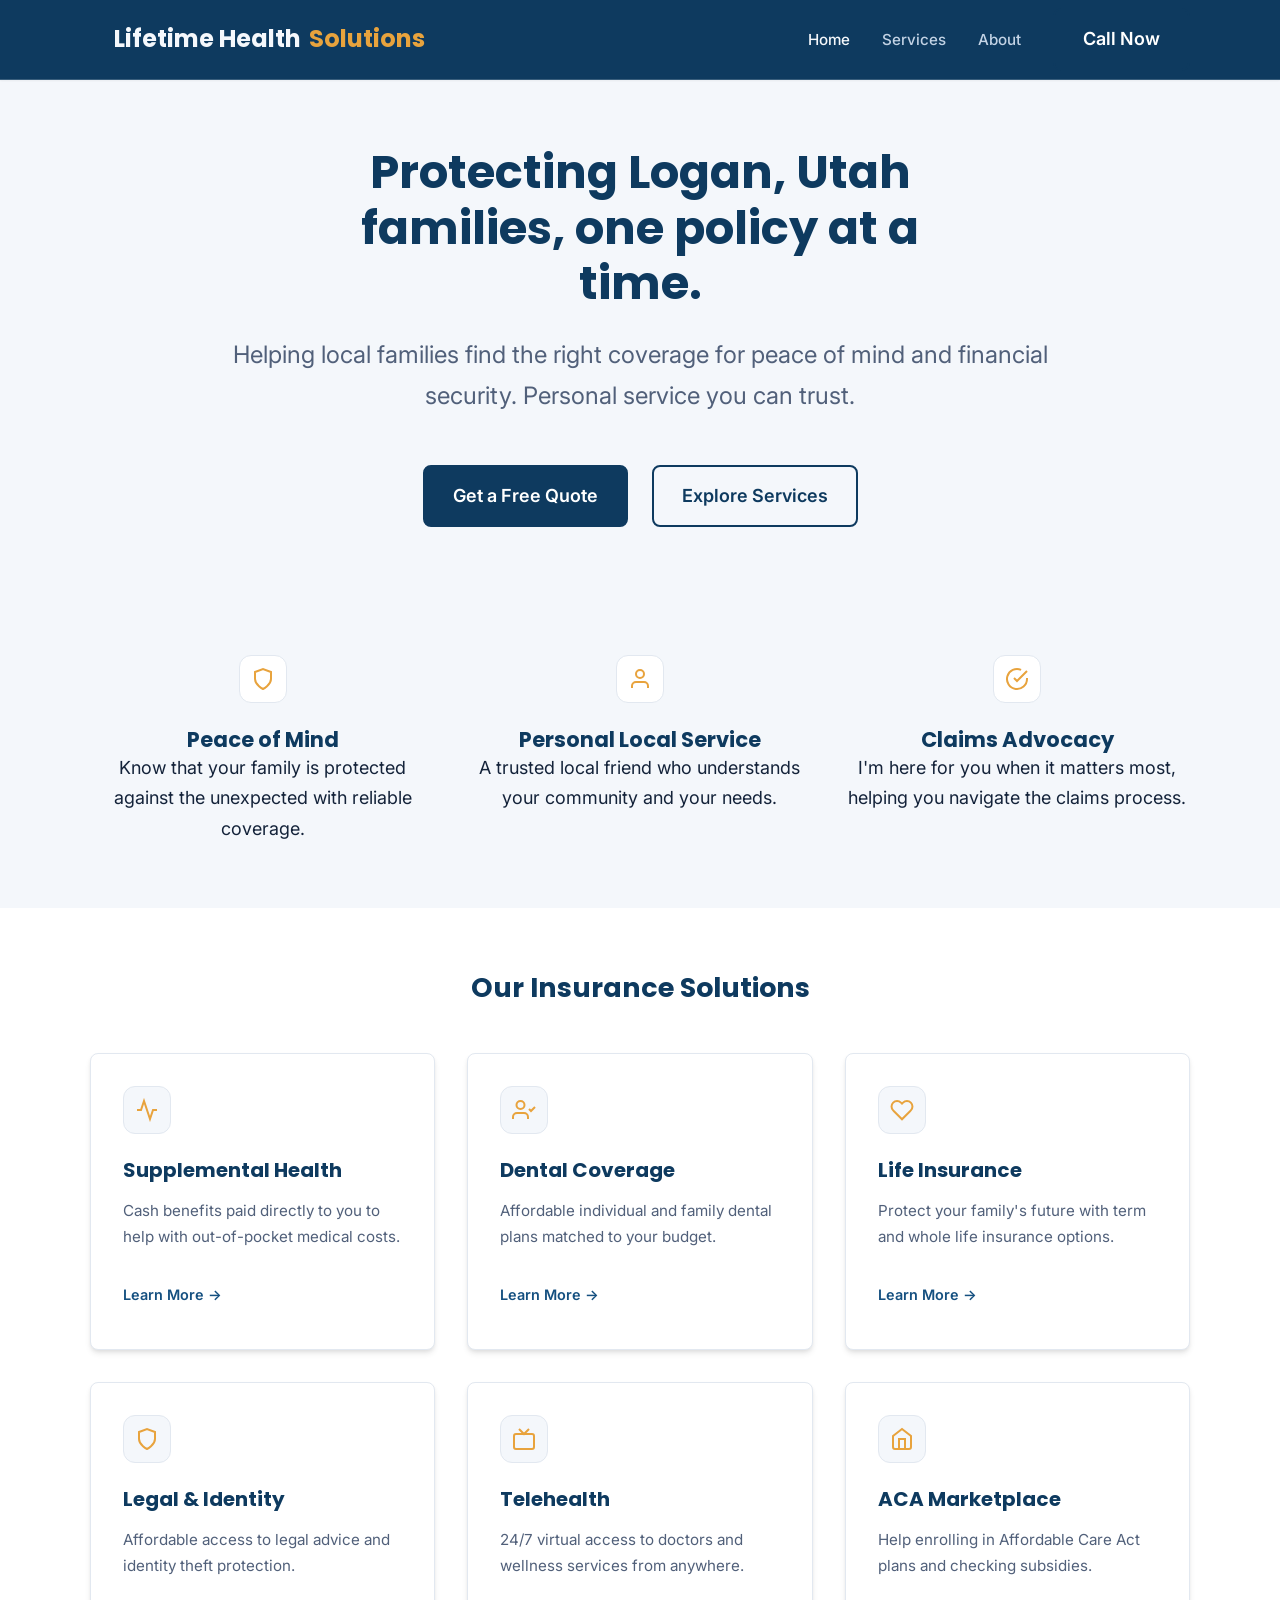
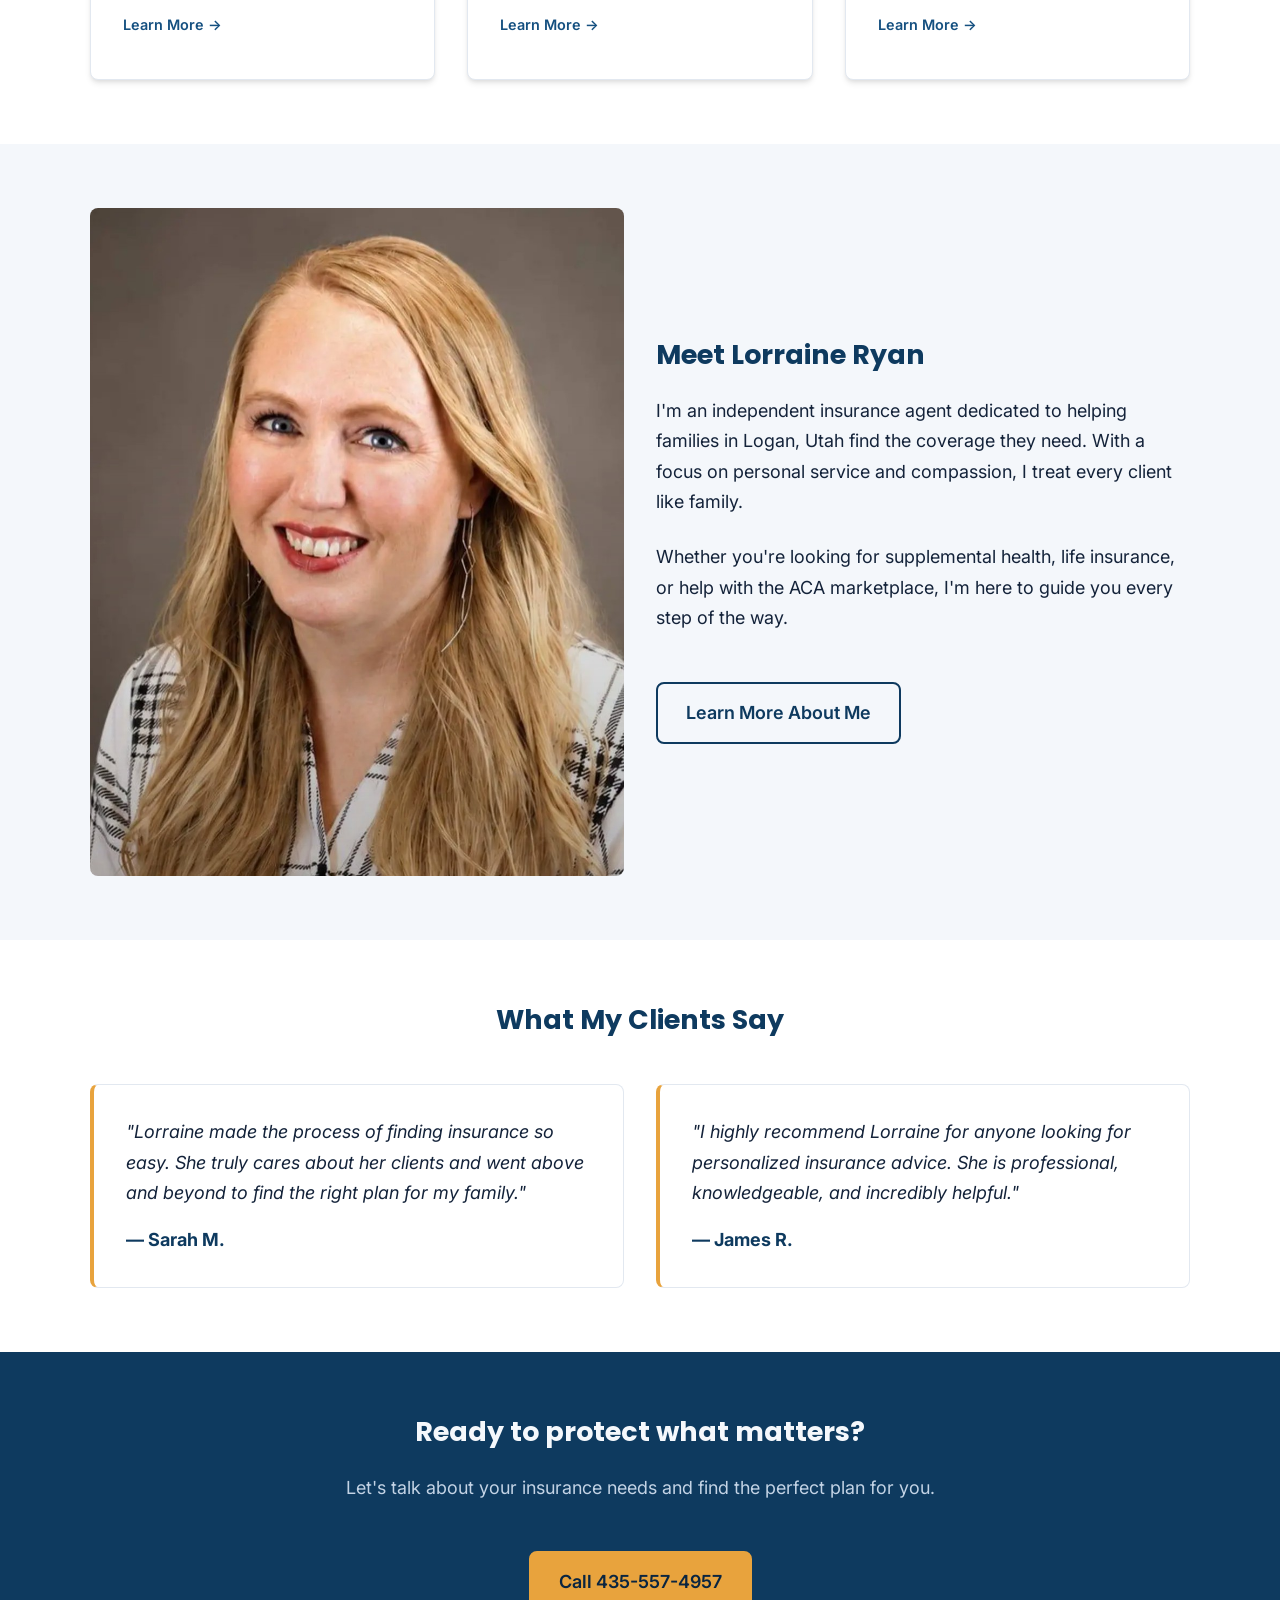
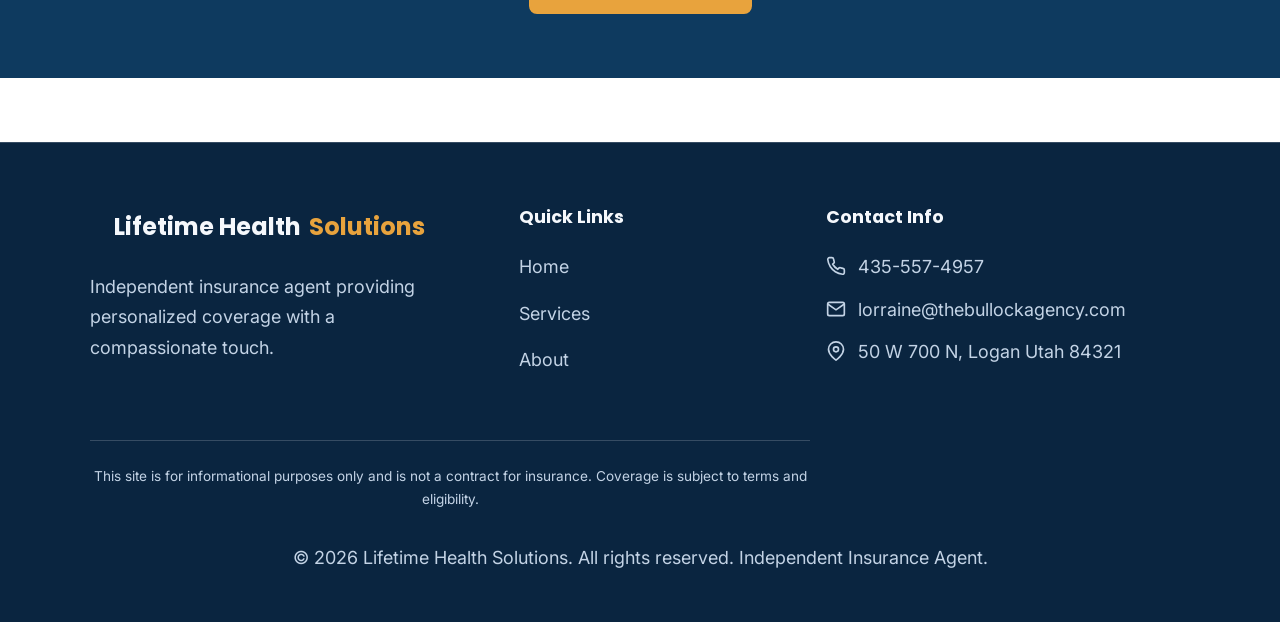
==== commit 5db5bcee: "Enhance UI/UX: Add navbar padding, dynamic copyright year, clickable cards, and back-to-top button -" ====
--- a/index.html
+++ b/index.html
@@ -10,6 +10,8 @@
   <script>
     document.documentElement.classList.add('js-enabled');
     document.addEventListener('DOMContentLoaded', () => {
+      document.querySelectorAll('.current-year').forEach(el => el.textContent = new Date().getFullYear());
+
       const toggle = document.querySelector('.nav-toggle');
       const menu = document.querySelector('.nav-menu');
       if (toggle && menu) {
@@ -24,6 +26,20 @@
             menu.setAttribute('data-visible', 'false');
             toggle.focus();
           }
+        });
+      }
+
+      const backToTop = document.getElementById('back-to-top');
+      if (backToTop) {
+        window.addEventListener('scroll', () => {
+          if (window.scrollY > 300) {
+            backToTop.removeAttribute('hidden');
+          } else {
+            backToTop.setAttribute('hidden', '');
+          }
+        });
+        backToTop.addEventListener('click', () => {
+          window.scrollTo({ top: 0, behavior: 'smooth' });
         });
       }
     });
@@ -240,8 +256,14 @@
         This site is for informational purposes only and is not a contract for insurance. Coverage is subject to terms and eligibility.
         <!-- Proudly affiliated with The Bullock Agency. -->
       </p>
-      <p style="margin-top: var(--space-lg);">&copy; 2024 Lifetime Health Solutions. All rights reserved. Independent Insurance Agent.</p>
+      <p style="margin-top: var(--space-lg);">&copy; <span class="current-year">2024</span> Lifetime Health Solutions. All rights reserved. Independent Insurance Agent.</p>
     </div>
   </footer>
+
+  <button id="back-to-top" class="back-to-top" aria-label="Back to top" hidden>
+    <svg viewBox="0 0 24 24" width="24" height="24" fill="none" stroke="currentColor" stroke-width="3" aria-hidden="true">
+      <polyline points="18 15 12 9 6 15"></polyline>
+    </svg>
+  </button>
 </body>
 </html>
--- a/styles.css
+++ b/styles.css
@@ -207,6 +207,7 @@
   display: flex;
   align-items: center;
   gap: 0.5rem;
+  padding-left: var(--space-md);
 }
 
 .wordmark .first-name { color: var(--on-dark); }
@@ -465,6 +466,7 @@
   transition: transform 0.2s, box-shadow 0.2s;
   display: flex;
   flex-direction: column;
+  position: relative;
 }
 
 .card:hover {
@@ -494,6 +496,13 @@
   align-items: center;
   gap: 0.25rem;
   min-height: 44px;
+}
+
+.card-link::before {
+  content: "";
+  position: absolute;
+  inset: 0;
+  z-index: 1;
 }
 
 .card-link::after {
@@ -600,3 +609,39 @@
   margin-top: var(--space-sm);
   color: var(--navy-800);
 }
+
+/* Back to Top Button */
+.back-to-top {
+  position: fixed;
+  bottom: 2rem;
+  right: 2rem;
+  width: 48px;
+  height: 48px;
+  background: var(--navy-800);
+  color: var(--gold-500);
+  border: 2px solid var(--gold-500);
+  border-radius: 50%;
+  cursor: pointer;
+  display: flex;
+  align-items: center;
+  justify-content: center;
+  box-shadow: var(--shadow);
+  transition: transform 0.2s, background-color 0.2s, opacity 0.3s;
+  z-index: 100;
+}
+
+.back-to-top:hover {
+  background: var(--navy-700);
+  transform: translateY(-4px);
+}
+
+.back-to-top[hidden] {
+  display: none;
+}
+
+@media (max-width: 768px) {
+  .back-to-top {
+    bottom: 1.5rem;
+    right: 1.5rem;
+  }
+}
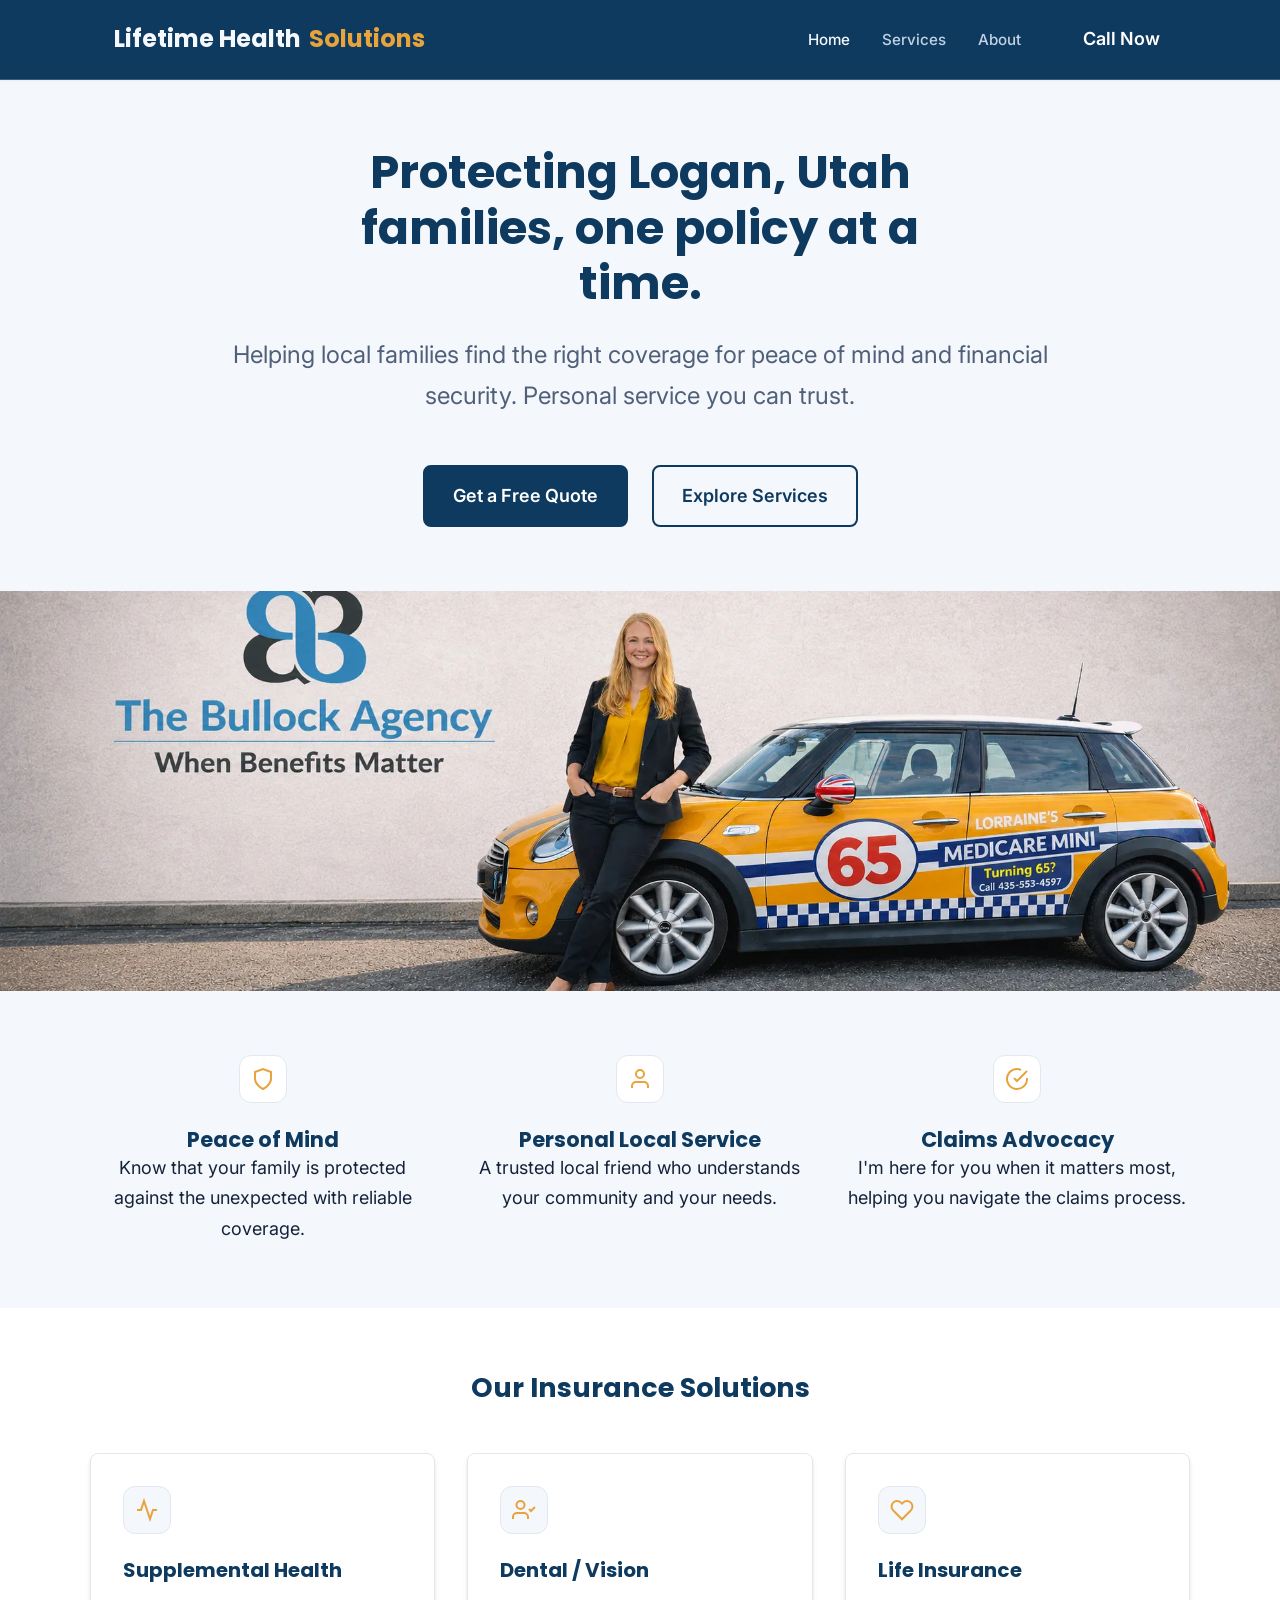
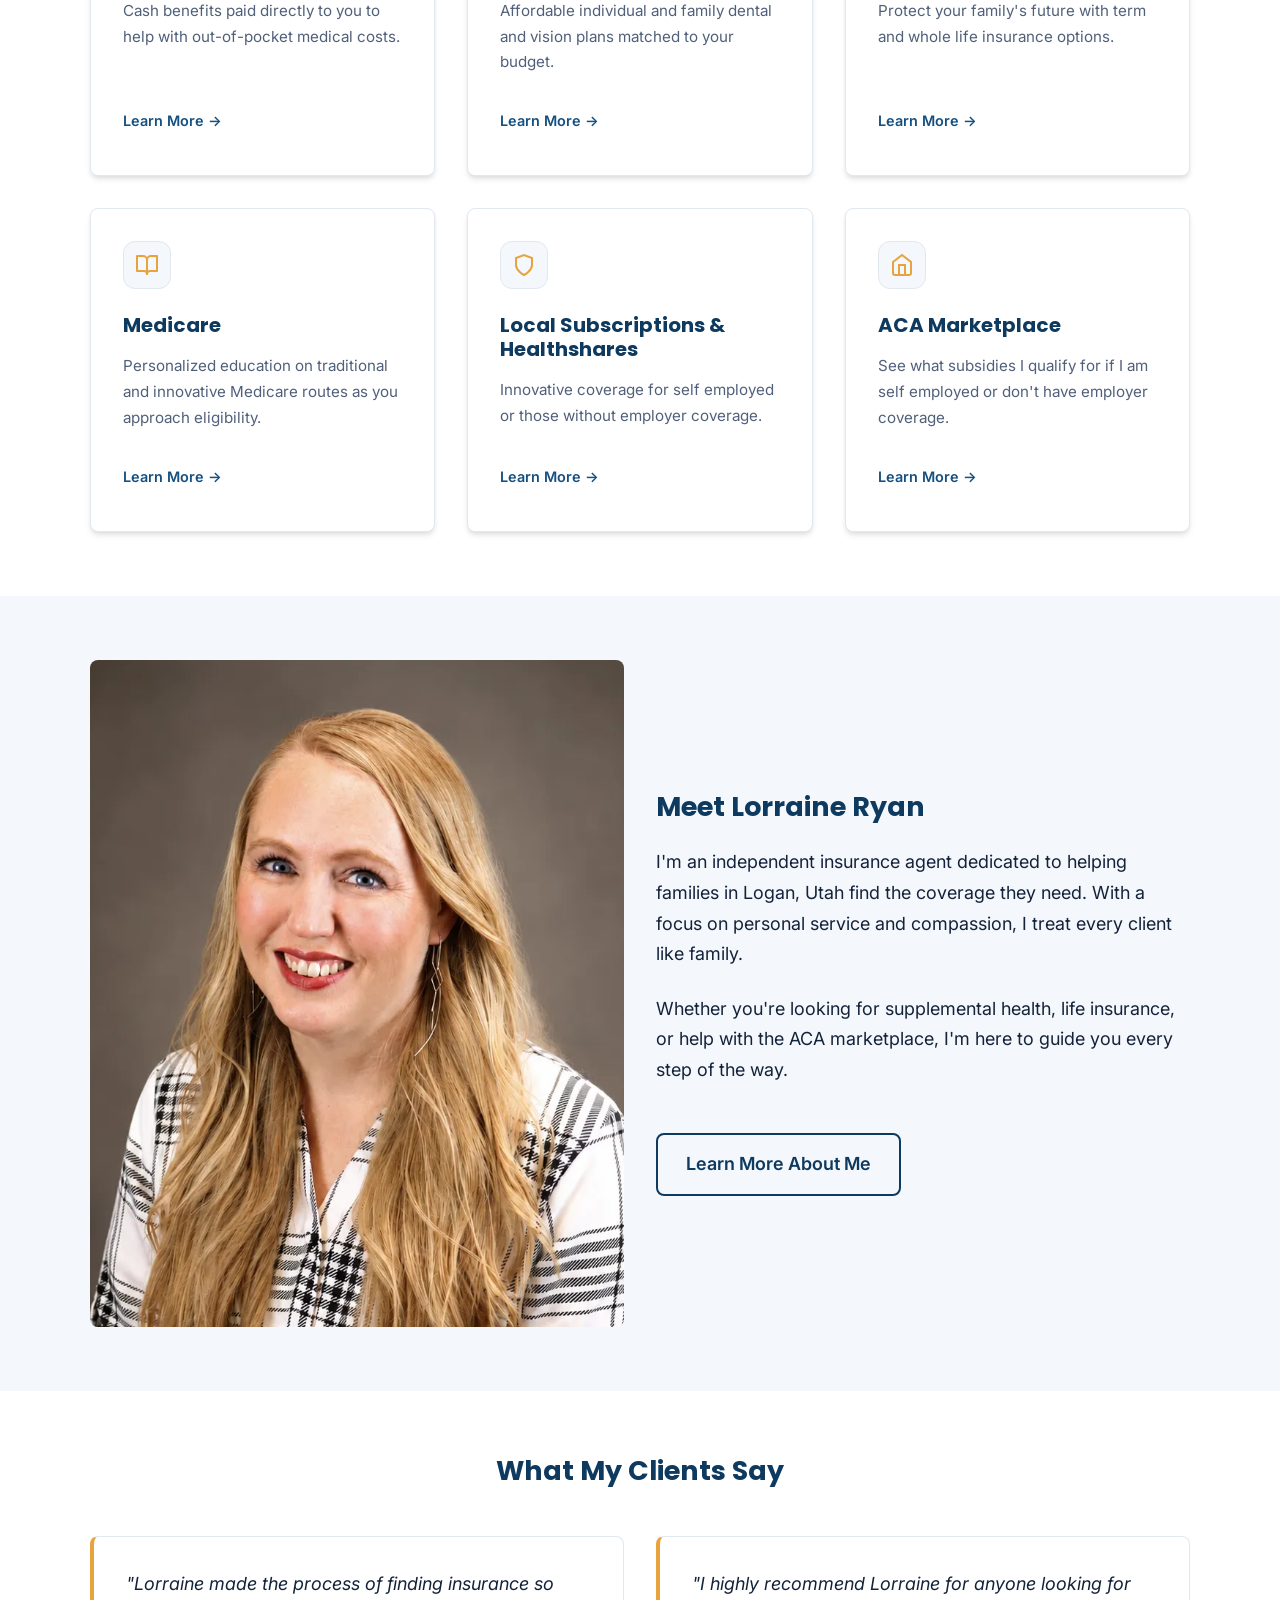
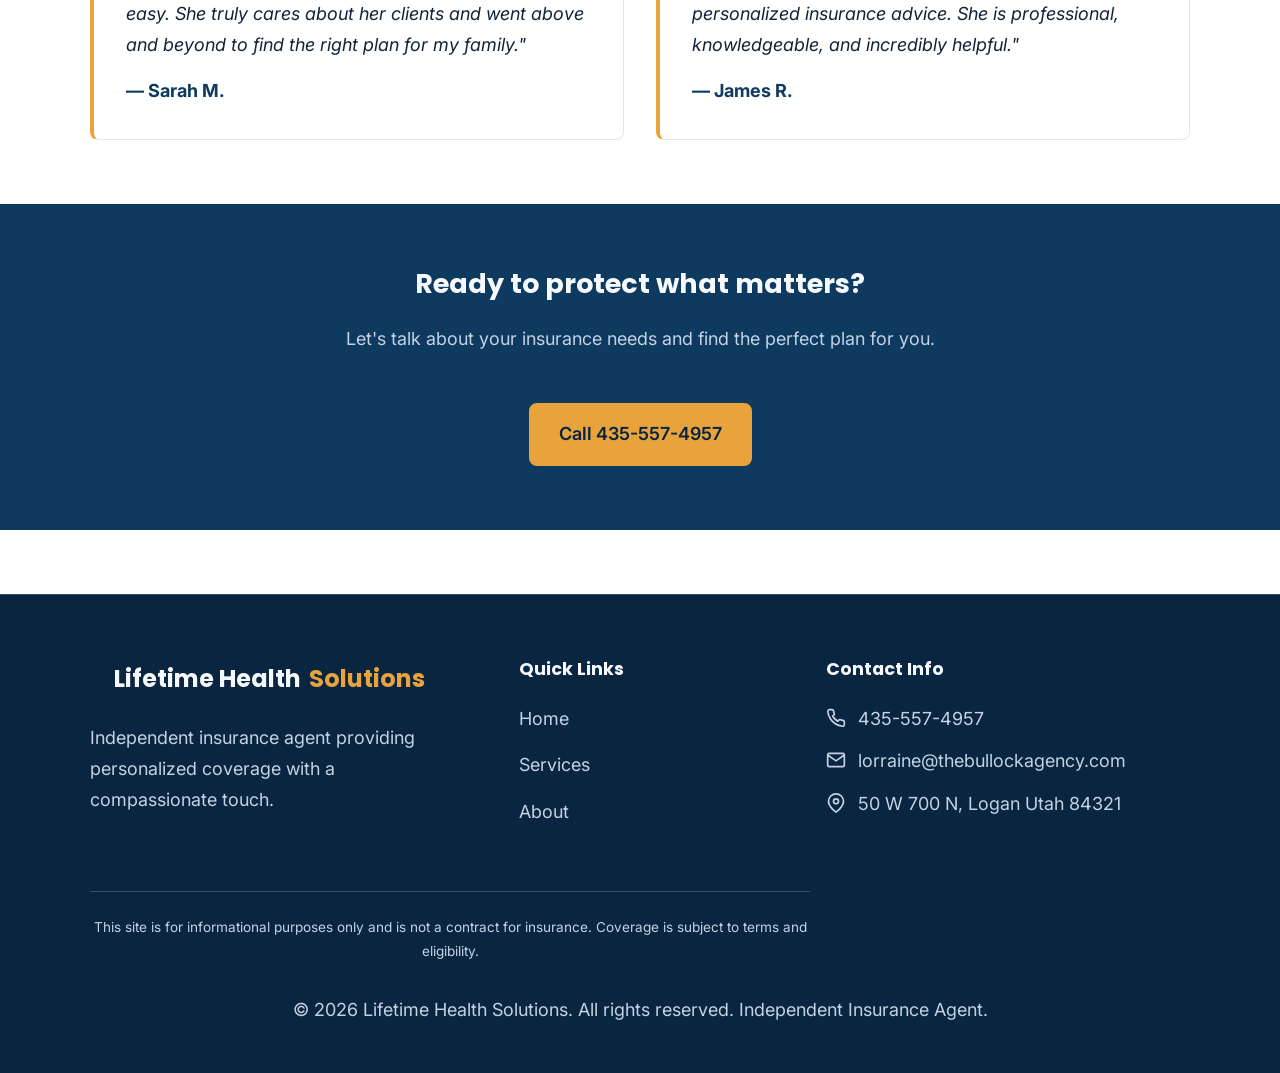
==== commit 11644e5f: "Rebrand service offerings and update visual assets - Rebranded "Dental Coverage" to "Dental / Vision" ====
--- a/index.html
+++ b/index.html
@@ -87,6 +87,10 @@
       </div>
     </section>
 
+    <div class="hero-image-divider">
+      <img src="assets/images/vehicle.webp" alt="Service vehicle" class="full-width-img">
+    </div>
+
     <section class="section bg-soft">
       <div class="container">
         <h2 class="sr-only">Why Choose Lifetime Health Solutions</h2>
@@ -134,8 +138,8 @@
             <div class="icon-box">
               <svg viewBox="0 0 24 24" width="24" height="24" fill="none" stroke="currentColor" stroke-width="2"><path d="M16 21v-2a4 4 0 0 0-4-4H5a4 4 0 0 0-4 4v2"></path><circle cx="8.5" cy="7" r="4"></circle><polyline points="17 11 19 13 23 9"></polyline></svg>
             </div>
-            <h3>Dental Coverage</h3>
-            <p>Affordable individual and family dental plans matched to your budget.</p>
+            <h3>Dental / Vision</h3>
+            <p>Affordable individual and family dental and vision plans matched to your budget.</p>
             <a href="services.html#dental" class="card-link">Learn More</a>
           </article>
           <!-- Service 3 -->
@@ -150,20 +154,20 @@
           <!-- Service 4 -->
           <article class="card">
             <div class="icon-box">
+              <svg viewBox="0 0 24 24" width="24" height="24" fill="none" stroke="currentColor" stroke-width="2" stroke-linecap="round" stroke-linejoin="round"><path d="M2 3h6a4 4 0 0 1 4 4v14a3 3 0 0 0-3-3H2z"></path><path d="M22 3h-6a4 4 0 0 0-4 4v14a3 3 0 0 1 3-3h7z"></path></svg>
+            </div>
+            <h3>Medicare</h3>
+            <p>Personalized education on traditional and innovative Medicare routes as you approach eligibility.</p>
+            <a href="services.html#medicare" class="card-link">Learn More</a>
+          </article>
+          <!-- Service 5 -->
+          <article class="card">
+            <div class="icon-box">
               <svg viewBox="0 0 24 24" width="24" height="24" fill="none" stroke="currentColor" stroke-width="2"><path d="M12 22s8-4 8-10V5l-8-3-8 3v7c0 6 8 10 8 10z"></path></svg>
             </div>
-            <h3>Legal & Identity</h3>
-            <p>Affordable access to legal advice and identity theft protection.</p>
-            <a href="services.html#legal" class="card-link">Learn More</a>
-          </article>
-          <!-- Service 5 -->
-          <article class="card">
-            <div class="icon-box">
-              <svg viewBox="0 0 24 24" width="24" height="24" fill="none" stroke="currentColor" stroke-width="2"><rect x="2" y="7" width="20" height="15" rx="2" ry="2"></rect><polyline points="17 2 12 7 7 2"></polyline></svg>
-            </div>
-            <h3>Telehealth</h3>
-            <p>24/7 virtual access to doctors and wellness services from anywhere.</p>
-            <a href="services.html#telehealth" class="card-link">Learn More</a>
+            <h3>Local Subscriptions & Healthshares</h3>
+            <p>Innovative coverage for self employed or those without employer coverage.</p>
+            <a href="services.html#subscriptions" class="card-link">Learn More</a>
           </article>
           <!-- Service 6 -->
           <article class="card">
@@ -171,7 +175,7 @@
               <svg viewBox="0 0 24 24" width="24" height="24" fill="none" stroke="currentColor" stroke-width="2"><path d="M3 9l9-7 9 7v11a2 2 0 0 1-2 2H5a2 2 0 0 1-2-2z"></path><polyline points="9 22 9 12 15 12 15 22"></polyline></svg>
             </div>
             <h3>ACA Marketplace</h3>
-            <p>Help enrolling in Affordable Care Act plans and checking subsidies.</p>
+            <p>See what subsidies I qualify for if I am self employed or don't have employer coverage.</p>
             <a href="services.html#aca" class="card-link">Learn More</a>
           </article>
         </div>
@@ -181,7 +185,7 @@
     <section class="section bg-soft">
       <div class="container grid grid-2" style="align-items: center;">
         <div>
-          <img src="assets/images/lorraine-ryan.png" alt="Lorraine Ryan" class="headshot">
+          <img src="assets/images/lorraine-ryan.webp" alt="Lorraine Ryan" class="headshot">
         </div>
         <div>
           <h2>Meet Lorraine Ryan</h2>
--- a/styles.css
+++ b/styles.css
@@ -132,6 +132,24 @@
   aspect-ratio: 4/5;
   object-fit: cover;
   border-radius: var(--border-radius);
+}
+
+.full-width-img {
+  width: 100%;
+  height: auto;
+  display: block;
+}
+
+.hero-image-divider {
+  width: 100%;
+  overflow: hidden;
+  background-color: var(--surface-soft);
+}
+
+.hero-image-divider .full-width-img {
+  max-height: 400px;
+  object-fit: cover;
+  object-position: center;
 }
 
 /* Accessibility */
